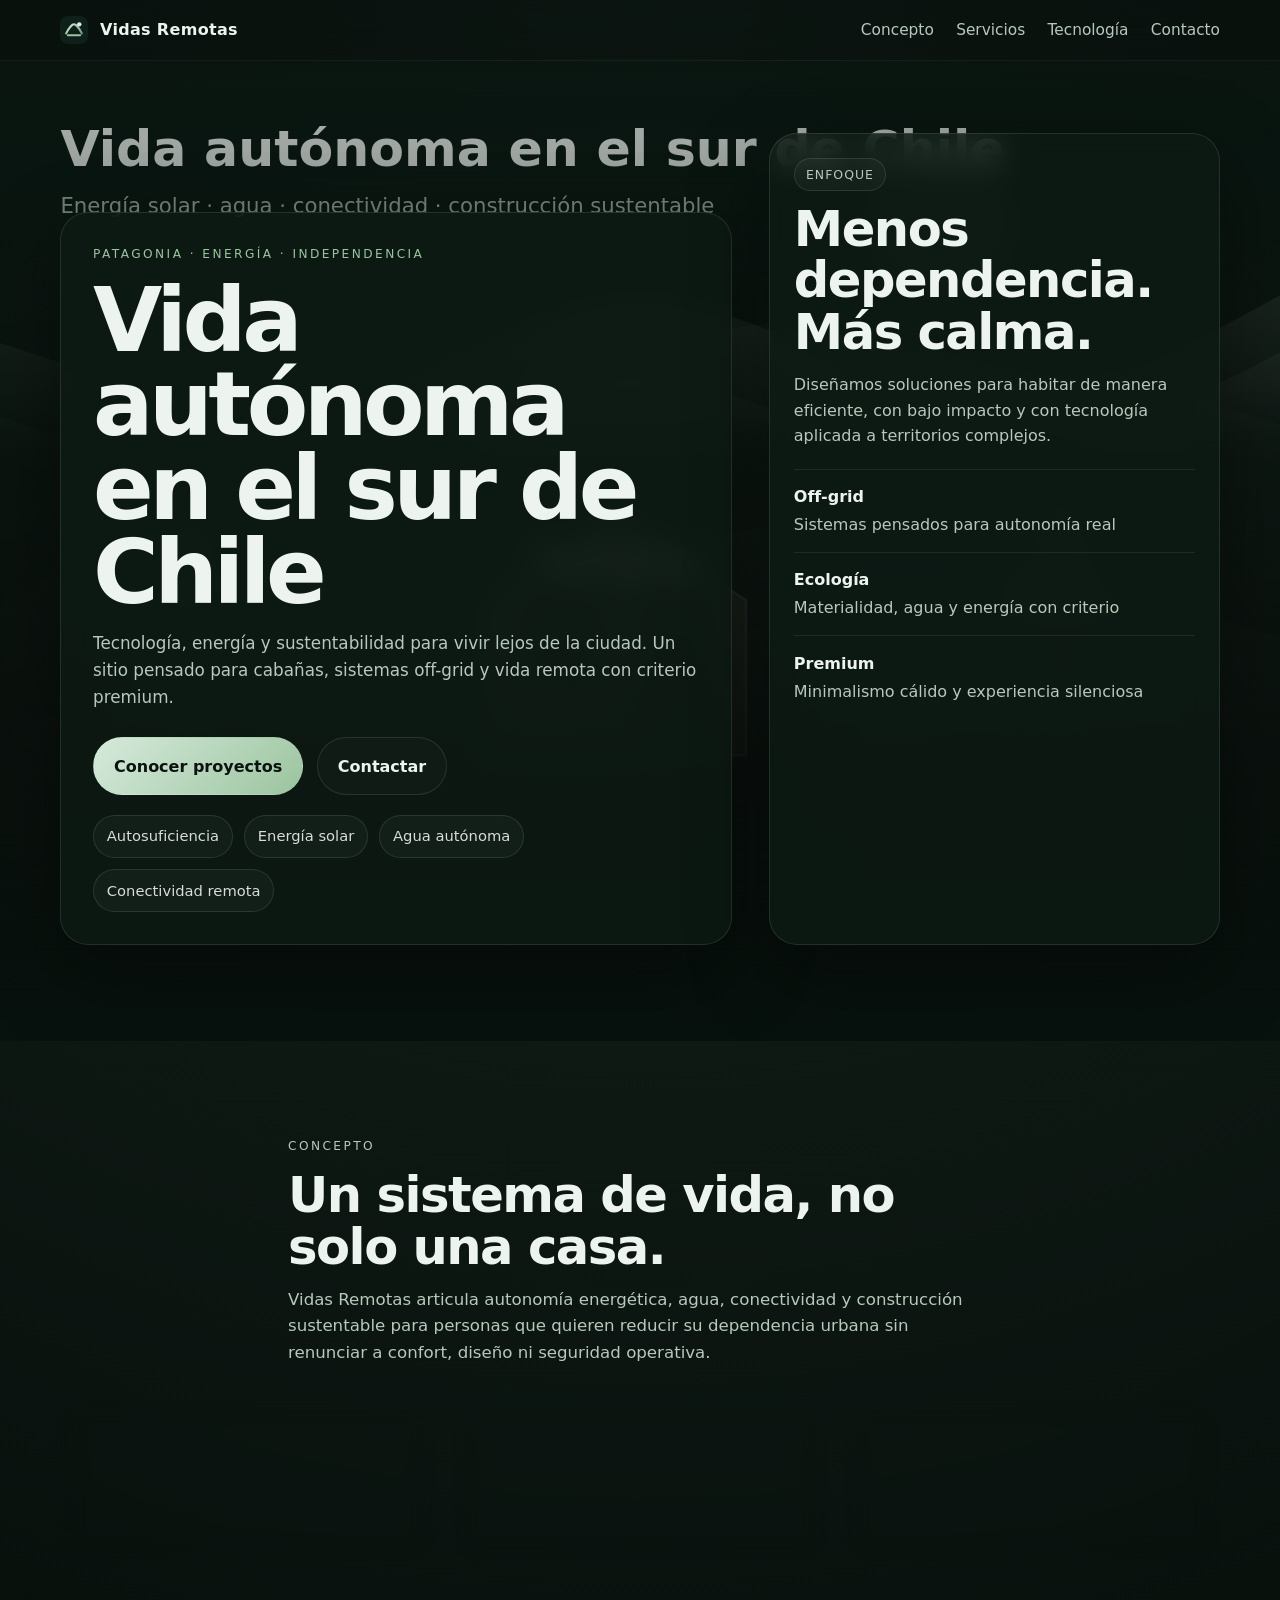
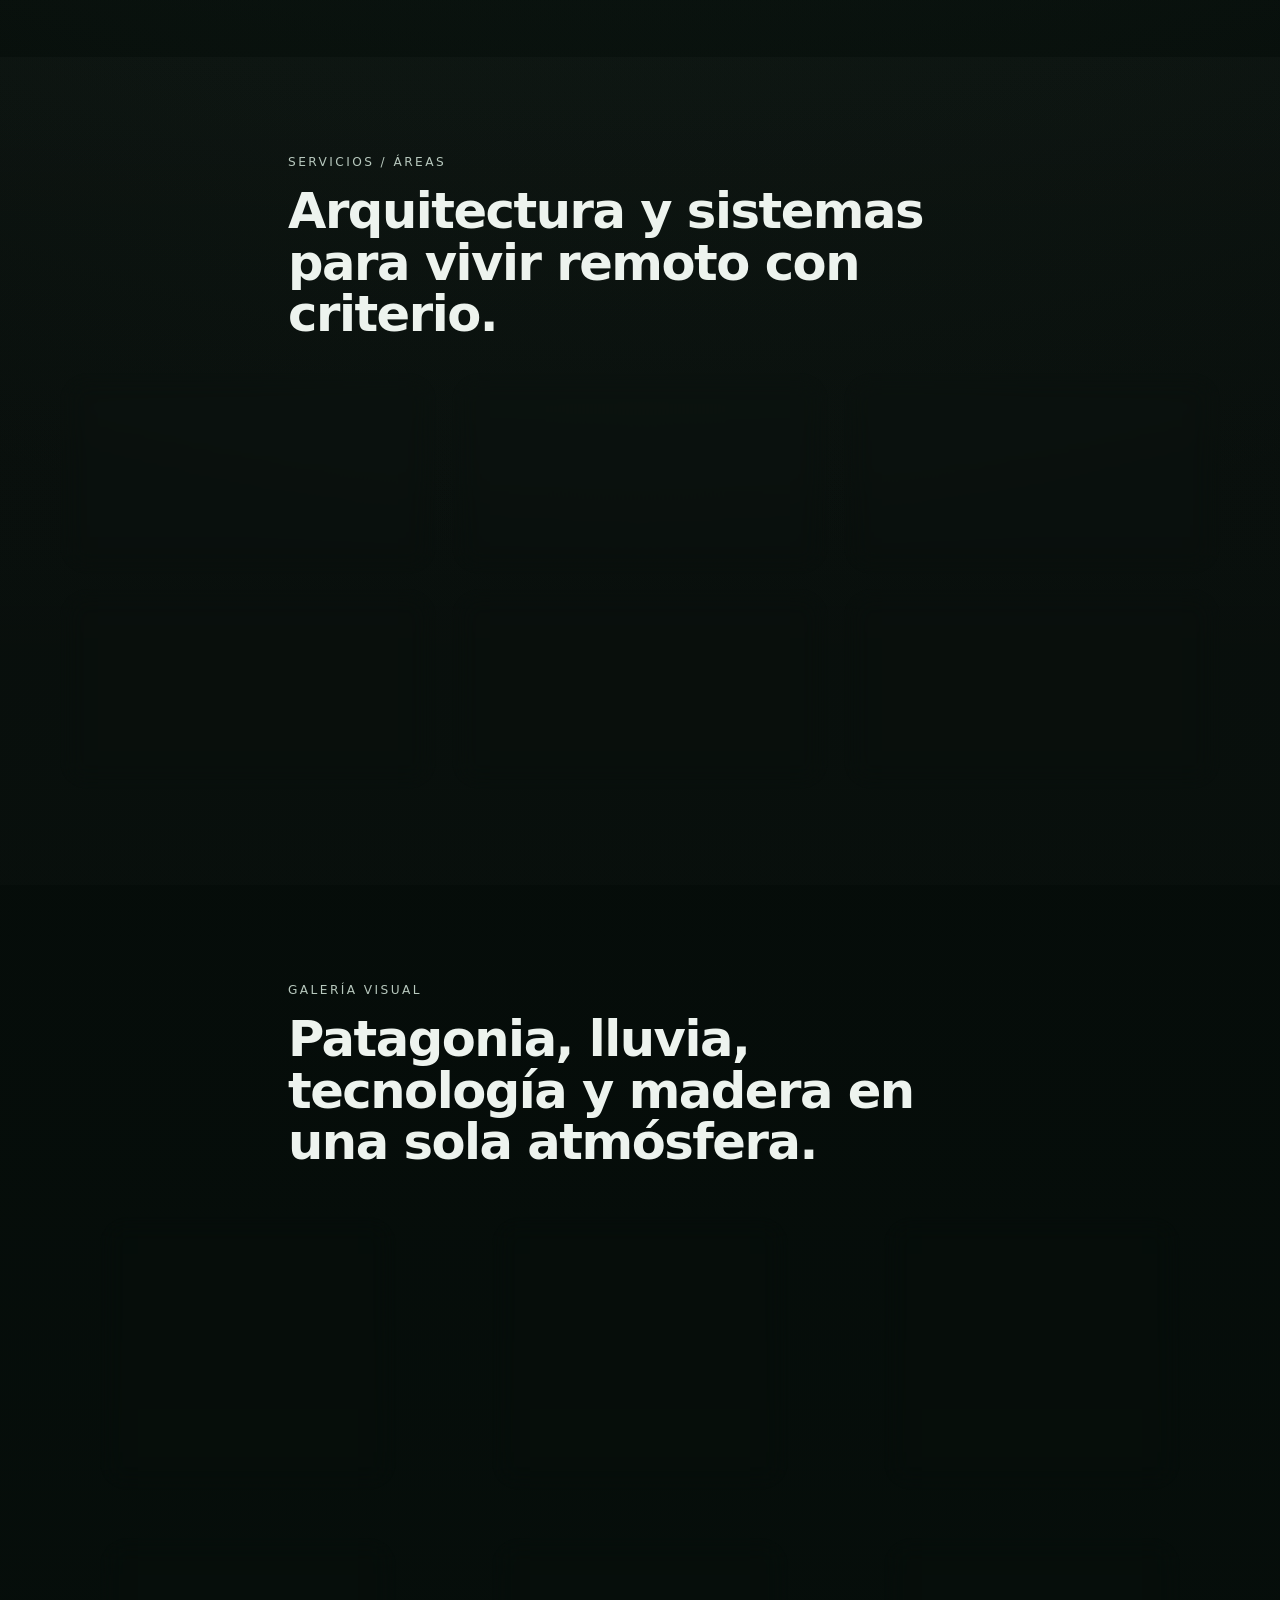
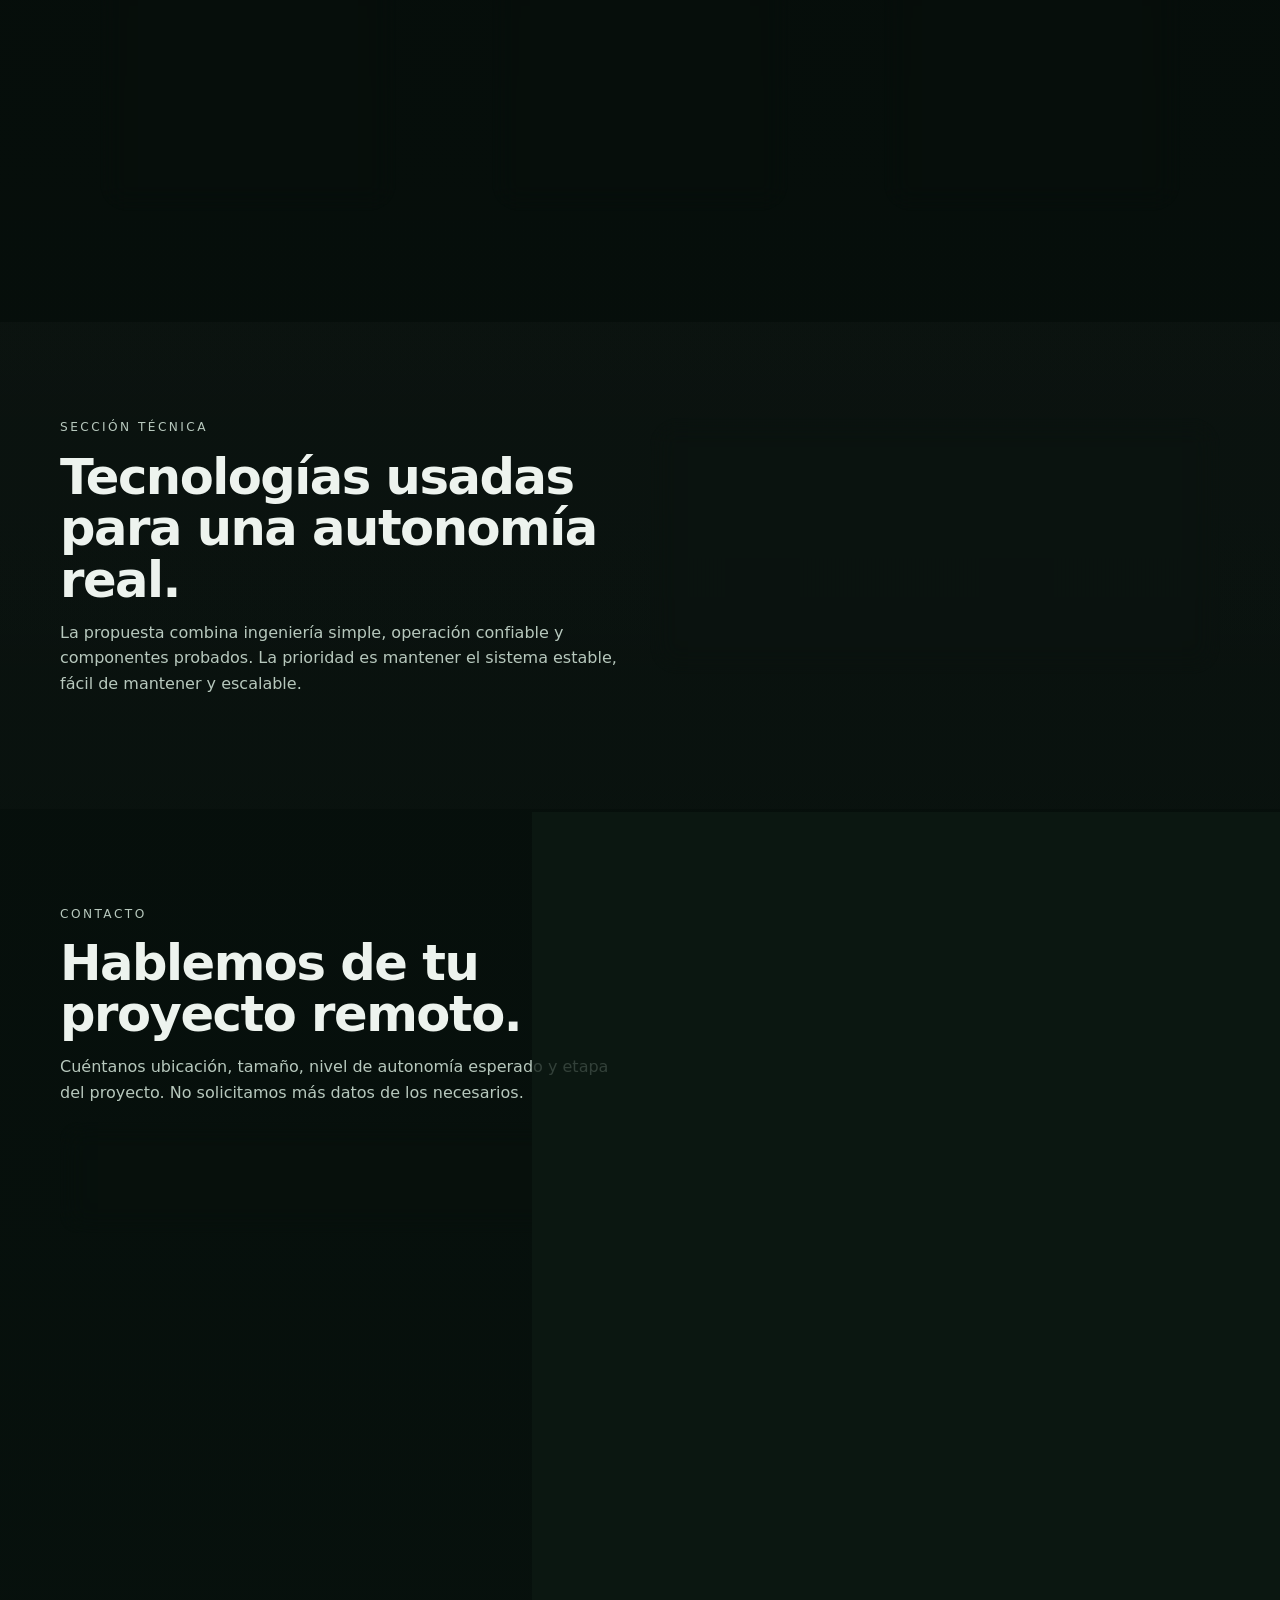
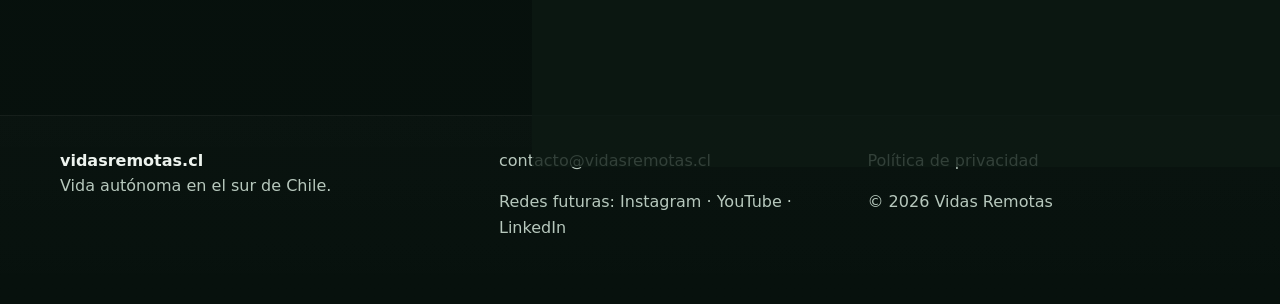
==== index.html @ c61b1aac "Initial site for Vidas Remotas" ====
<!doctype html>
<html lang="es">
  <head>
    <meta charset="utf-8" />
    <meta name="viewport" content="width=device-width, initial-scale=1" />
    <meta name="description" content="Vidas Remotas diseña soluciones para vida autónoma en el sur de Chile: energía solar, agua, conectividad y sistemas off-grid." />
    <meta name="keywords" content="vidas remotas, off-grid, energía solar, cabañas sustentables, sur de Chile, autosuficiencia, conectividad remota" />
    <meta name="theme-color" content="#123529" />
    <meta name="robots" content="index, follow, max-image-preview:large, max-snippet:-1, max-video-preview:-1" />

    <link rel="canonical" href="https://vidasremotas.cl/" />
    <link rel="icon" href="/assets/img/favicon.svg" type="image/svg+xml" />
    <link rel="manifest" href="/manifest.webmanifest" />

    <meta property="og:type" content="website" />
    <meta property="og:locale" content="es_CL" />
    <meta property="og:site_name" content="Vidas Remotas" />
    <meta property="og:title" content="Vidas Remotas | Vida autónoma en el sur de Chile" />
    <meta property="og:description" content="Tecnología, energía y sustentabilidad para vivir lejos de la ciudad." />
    <meta property="og:url" content="https://vidasremotas.cl/" />
    <meta property="og:image" content="https://vidasremotas.cl/assets/img/og-image.svg" />

    <meta name="twitter:card" content="summary_large_image" />
    <meta name="twitter:title" content="Vidas Remotas | Vida autónoma en el sur de Chile" />
    <meta name="twitter:description" content="Tecnología, energía y sustentabilidad para vivir lejos de la ciudad." />
    <meta name="twitter:image" content="https://vidasremotas.cl/assets/img/og-image.svg" />

    <title>Vidas Remotas | Vida autónoma en el sur de Chile</title>
    <link rel="preload" as="image" href="/assets/img/hero.svg" />
    <link rel="stylesheet" href="/assets/css/styles.css" />
  </head>
  <body>
    <a class="skip-link" href="#contenido">Saltar al contenido</a>

    <header class="site-header">
      <div class="container header-inner">
        <a class="brand" href="#inicio" aria-label="Vidas Remotas, inicio">
          <img src="/assets/img/favicon.svg" alt="" width="28" height="28" />
          <span>Vidas Remotas</span>
        </a>

        <button class="menu-toggle" type="button" aria-expanded="false" aria-controls="menu-principal">
          <span>Menú</span>
        </button>

        <nav id="menu-principal" class="site-nav" aria-label="Navegación principal">
          <a href="#concepto">Concepto</a>
          <a href="#servicios">Servicios</a>
          <a href="#tecnologia">Tecnología</a>
          <a href="#contacto">Contacto</a>
        </nav>
      </div>
    </header>

    <main id="contenido">
      <section id="inicio" class="hero section">
        <div class="hero-bg" aria-hidden="true">
          <img src="/assets/img/hero.svg" alt="" width="1600" height="1200" fetchpriority="high" />
        </div>

        <div class="container hero-grid">
          <div class="hero-copy reveal">
            <p class="eyebrow">Patagonia · energía · independencia</p>
            <h1>Vida autónoma en el sur de Chile</h1>
            <p class="lead">
              Tecnología, energía y sustentabilidad para vivir lejos de la ciudad.
              Un sitio pensado para cabañas, sistemas off-grid y vida remota con criterio premium.
            </p>

            <div class="hero-actions">
              <a class="btn btn-primary" href="#servicios">Conocer proyectos</a>
              <a class="btn btn-secondary" href="#contacto">Contactar</a>
            </div>

            <ul class="hero-badges" aria-label="Atributos del proyecto">
              <li>Autosuficiencia</li>
              <li>Energía solar</li>
              <li>Agua autónoma</li>
              <li>Conectividad remota</li>
            </ul>
          </div>

          <aside class="hero-panel reveal" aria-label="Resumen del enfoque">
            <p class="panel-label">Enfoque</p>
            <h2>Menos dependencia. Más calma.</h2>
            <p>
              Diseñamos soluciones para habitar de manera eficiente, con bajo impacto y con
              tecnología aplicada a territorios complejos.
            </p>

            <dl class="stats">
              <div>
                <dt>Off-grid</dt>
                <dd>Sistemas pensados para autonomía real</dd>
              </div>
              <div>
                <dt>Ecología</dt>
                <dd>Materialidad, agua y energía con criterio</dd>
              </div>
              <div>
                <dt>Premium</dt>
                <dd>Minimalismo cálido y experiencia silenciosa</dd>
              </div>
            </dl>
          </aside>
        </div>
      </section>

      <section id="concepto" class="section">
        <div class="container section-head reveal">
          <p class="eyebrow">Concepto</p>
          <h2>Un sistema de vida, no solo una casa.</h2>
          <p>
            Vidas Remotas articula autonomía energética, agua, conectividad y construcción
            sustentable para personas que quieren reducir su dependencia urbana sin renunciar a
            confort, diseño ni seguridad operativa.
          </p>
        </div>

        <div class="container feature-grid">
          <article class="feature-card reveal">
            <h3>Autonomía práctica</h3>
            <p>Diseño de soluciones que permiten vivir con menos fricción y mayor resiliencia.</p>
          </article>
          <article class="feature-card reveal">
            <h3>Eficiencia energética</h3>
            <p>Generación, almacenamiento y consumo alineados para operar con inteligencia.</p>
          </article>
          <article class="feature-card reveal">
            <h3>Vida ecológica</h3>
            <p>Materiales, agua y energía pensados para minimizar impacto y mantener calma.</p>
          </article>
        </div>
      </section>

      <section id="servicios" class="section section-alt">
        <div class="container section-head reveal">
          <p class="eyebrow">Servicios / áreas</p>
          <h2>Arquitectura y sistemas para vivir remoto con criterio.</h2>
        </div>

        <div class="container cards-grid">
          <article class="service-card reveal">
            <span class="card-index">01</span>
            <h3>Energía solar</h3>
            <p>Dimensionamiento, respaldo e integración para independencia eléctrica.</p>
          </article>
          <article class="service-card reveal">
            <span class="card-index">02</span>
            <h3>Agua y almacenamiento</h3>
            <p>Captación, acumulación y continuidad operativa en escenarios remotos.</p>
          </article>
          <article class="service-card reveal">
            <span class="card-index">03</span>
            <h3>Internet y conectividad remota</h3>
            <p>Conectividad estable para trabajar, monitorear y vivir con tranquilidad.</p>
          </article>
          <article class="service-card reveal">
            <span class="card-index">04</span>
            <h3>Automatización</h3>
            <p>Control, monitoreo y escenarios inteligentes para simplificar la operación.</p>
          </article>
          <article class="service-card reveal">
            <span class="card-index">05</span>
            <h3>Construcción sustentable</h3>
            <p>Materialidad, envolvente y diseño para clima frío, lluvia y eficiencia térmica.</p>
          </article>
          <article class="service-card reveal">
            <span class="card-index">06</span>
            <h3>Sistemas off-grid</h3>
            <p>Arquitectura completa para operar con autonomía energética y domiciliaria.</p>
          </article>
        </div>
      </section>

      <section class="section">
        <div class="container section-head reveal">
          <p class="eyebrow">Galería visual</p>
          <h2>Patagonia, lluvia, tecnología y madera en una sola atmósfera.</h2>
        </div>

        <div class="container gallery-grid">
          <figure class="gallery-card reveal">
            <img src="/assets/img/gallery-cabana.svg" alt="Cabaña moderna en entorno forestal del sur de Chile" loading="lazy" width="1200" height="900" />
            <figcaption>Cabañas modernas</figcaption>
          </figure>
          <figure class="gallery-card reveal">
            <img src="/assets/img/gallery-solar.svg" alt="Paneles solares integrados a un sistema remoto" loading="lazy" width="1200" height="900" />
            <figcaption>Energía solar</figcaption>
          </figure>
          <figure class="gallery-card reveal">
            <img src="/assets/img/gallery-water.svg" alt="Sistema de agua y almacenamiento para vida autónoma" loading="lazy" width="1200" height="900" />
            <figcaption>Agua autónoma</figcaption>
          </figure>
          <figure class="gallery-card reveal">
            <img src="/assets/img/gallery-forest.svg" alt="Bosque, lluvia y niebla en el sur de Chile" loading="lazy" width="1200" height="900" />
            <figcaption>Naturaleza del sur</figcaption>
          </figure>
          <figure class="gallery-card reveal">
            <img src="/assets/img/gallery-connectivity.svg" alt="Conectividad remota y monitoreo para sitio aislado" loading="lazy" width="1200" height="900" />
            <figcaption>Conectividad remota</figcaption>
          </figure>
          <figure class="gallery-card reveal">
            <img src="/assets/img/gallery-battery.svg" alt="Banco de baterías y respaldo energético" loading="lazy" width="1200" height="900" />
            <figcaption>Respaldo energético</figcaption>
          </figure>
        </div>
      </section>

      <section id="tecnologia" class="section section-alt">
        <div class="container tech-grid">
          <div class="reveal">
            <p class="eyebrow">Sección técnica</p>
            <h2>Tecnologías usadas para una autonomía real.</h2>
            <p>
              La propuesta combina ingeniería simple, operación confiable y componentes probados.
              La prioridad es mantener el sistema estable, fácil de mantener y escalable.
            </p>
          </div>

          <div class="tech-stack reveal">
            <ul>
              <li>Paneles solares</li>
              <li>Inversores híbridos</li>
              <li>Starlink / conectividad satelital</li>
              <li>Captación y almacenamiento de agua</li>
              <li>Domótica y monitoreo</li>
              <li>Respaldo energético</li>
            </ul>
          </div>
        </div>
      </section>

      <section id="contacto" class="section">
        <div class="container contact-grid">
          <div class="reveal">
            <p class="eyebrow">Contacto</p>
            <h2>Hablemos de tu proyecto remoto.</h2>
            <p>
              Cuéntanos ubicación, tamaño, nivel de autonomía esperado y etapa del proyecto. No
              solicitamos más datos de los necesarios.
            </p>

            <div class="privacy-note">
              <strong>Privacidad:</strong>
              tus datos se usarán solo para responder tu consulta y no se compartirán con terceros
              salvo el proveedor de mensajería elegido para operar el formulario.
            </div>
          </div>

          <form class="contact-form reveal" action="https://formspree.io/f/REEMPLAZAR" method="POST">
            <div class="field-grid">
              <label>
                <span>Nombre</span>
                <input type="text" name="nombre" autocomplete="name" required />
              </label>
              <label>
                <span>Email</span>
                <input type="email" name="email" autocomplete="email" required />
              </label>
            </div>

            <label>
              <span>Teléfono <small>(opcional)</small></span>
              <input type="tel" name="telefono" autocomplete="tel" />
            </label>

            <label>
              <span>Mensaje</span>
              <textarea name="mensaje" rows="5" minlength="20" required></textarea>
            </label>

            <label class="checkbox">
              <input type="checkbox" name="consentimiento" required />
              <span>
                Acepto la <a href="/privacy.html">política de privacidad</a> y autorizo el uso de
                mis datos solo para responder esta solicitud.
              </span>
            </label>

            <input type="hidden" name="_subject" value="Nuevo contacto desde vidasremotas.cl" />
            <input type="hidden" name="_language" value="es" />

            <p class="form-help">
              Recomendación: conecta este formulario con Formspree o una Cloudflare Pages Function.
              No guardes datos en el frontend.
            </p>

            <button class="btn btn-primary btn-block" type="submit">Enviar consulta</button>
          </form>
        </div>
      </section>
    </main>

    <footer class="site-footer">
      <div class="container footer-grid">
        <div>
          <strong>vidasremotas.cl</strong>
          <p>Vida autónoma en el sur de Chile.</p>
        </div>
        <div>
          <p><a href="mailto:contacto@vidasremotas.cl">contacto@vidasremotas.cl</a></p>
          <p>Redes futuras: Instagram · YouTube · LinkedIn</p>
        </div>
        <div>
          <p><a href="/privacy.html">Política de privacidad</a></p>
          <p>© <span id="year"></span> Vidas Remotas</p>
        </div>
      </div>
    </footer>

    <script src="/assets/js/main.js" defer></script>
  </body>
</html>
---- assets/css/styles.css ----
:root {
  color-scheme: dark;
  --bg: #07110d;
  --bg-alt: #0c1712;
  --panel: rgba(13, 26, 20, 0.78);
  --panel-strong: rgba(16, 33, 25, 0.92);
  --border: rgba(201, 224, 210, 0.12);
  --text: #edf3ee;
  --muted: #b7c8bd;
  --muted-2: #8fa397;
  --green: #9bc49f;
  --green-strong: #d7efe0;
  --earth: #8e7a63;
  --stone: #d8ddd6;
  --shadow: 0 28px 80px rgba(0, 0, 0, 0.38);
  --radius-xl: 28px;
  --radius-lg: 20px;
  --radius-md: 16px;
  --container: min(1160px, calc(100% - 2rem));
}

* { box-sizing: border-box; }
html { scroll-behavior: smooth; }
body {
  margin: 0;
  min-height: 100vh;
  background:
    radial-gradient(circle at top, rgba(56, 91, 72, 0.36), transparent 42%),
    linear-gradient(180deg, #040806 0%, var(--bg) 100%);
  color: var(--text);
  font-family: Inter, system-ui, -apple-system, BlinkMacSystemFont, "Segoe UI", sans-serif;
  line-height: 1.6;
  text-rendering: optimizeLegibility;
  -webkit-font-smoothing: antialiased;
}

img { display: block; max-width: 100%; height: auto; }
a { color: inherit; text-decoration: none; }
a:hover { color: var(--green-strong); }
button, input, textarea { font: inherit; }

.container { width: var(--container); margin: 0 auto; }
.section { padding: 6rem 0; scroll-margin-top: 5.5rem; }
.section-alt { background: linear-gradient(180deg, rgba(255,255,255,0.02), rgba(255,255,255,0.01)); }
.compact { padding: 1rem 0; }

.skip-link {
  position: absolute; left: -999px; top: 1rem;
  background: #fff; color: #000; padding: .75rem 1rem; border-radius: 999px; z-index: 999;
}
.skip-link:focus { left: 1rem; }

.site-header {
  position: sticky; top: 0; z-index: 100;
  backdrop-filter: blur(18px);
  background: rgba(5, 10, 8, 0.58);
  border-bottom: 1px solid rgba(255,255,255,0.05);
}
.header-inner {
  position: relative;
  display: flex; align-items: center; justify-content: space-between; gap: 1rem;
  padding: 1rem 0;
}
.brand {
  display: inline-flex; align-items: center; gap: .75rem;
  font-weight: 700; letter-spacing: .02em;
}
.site-nav { display: flex; align-items: center; gap: 1.4rem; }
.site-nav a { color: var(--muted); font-size: .96rem; }
.site-nav a:hover { color: var(--text); }

.menu-toggle {
  display: none;
  border: 1px solid var(--border);
  background: rgba(255,255,255,0.03);
  color: var(--text);
  border-radius: 999px;
  padding: .7rem 1rem;
}

.hero { position: relative; overflow: clip; padding-top: 4.5rem; }
.hero-bg {
  position: absolute; inset: 0; z-index: -2; opacity: .94;
  pointer-events: none;
  mask-image: linear-gradient(180deg, rgba(0,0,0,.96) 0%, rgba(0,0,0,.85) 35%, rgba(0,0,0,.1) 100%);
}
.hero-bg img { width: 100%; height: 100%; object-fit: cover; object-position: center; }
.hero::after {
  content: ""; position: absolute; inset: 0; z-index: -1;
  background: linear-gradient(180deg, rgba(6,10,8,.18) 0%, rgba(6,10,8,.72) 70%, var(--bg) 100%);
}

.hero-grid {
  position: relative; display: grid; grid-template-columns: 1.2fr .8fr; gap: 2rem; align-items: end; min-height: calc(100vh - 5.5rem);
}
.hero-copy, .hero-panel, .feature-card, .service-card, .gallery-card, .tech-stack, .contact-form, .privacy-note {
  background: var(--panel);
  border: 1px solid var(--border);
  border-radius: var(--radius-xl);
  box-shadow: var(--shadow);
  backdrop-filter: blur(14px);
}
.hero-copy { padding: 2rem; max-width: 42rem; }
.eyebrow {
  margin: 0 0 .85rem; text-transform: uppercase; letter-spacing: .2em; font-size: .76rem; color: var(--green);
}
h1, h2, h3, p { margin-top: 0; }
h1 {
  font-size: clamp(3rem, 7vw, 5.9rem);
  line-height: .94;
  letter-spacing: -.05em;
  margin-bottom: 1rem;
}
h2 { font-size: clamp(2rem, 4vw, 3.1rem); line-height: 1.04; letter-spacing: -.03em; margin-bottom: .85rem; }
h3 { font-size: 1.2rem; margin-bottom: .5rem; }
.lead, .section-head p, .hero-panel p, .feature-card p, .service-card p, .tech-grid p, .contact-grid p { color: var(--muted); }
.lead { max-width: 60ch; font-size: 1.05rem; }

.hero-actions { display: flex; flex-wrap: wrap; gap: .85rem; margin: 1.65rem 0 1.2rem; }
.btn {
  display: inline-flex; align-items: center; justify-content: center; gap: .5rem;
  border-radius: 999px; border: 1px solid transparent; padding: .95rem 1.25rem;
  font-weight: 600; transition: transform .18s ease, border-color .18s ease, background .18s ease;
}
.btn:hover { transform: translateY(-1px); }
.btn-primary { background: linear-gradient(135deg, #d6eadb, #9bc49f); color: #0a130f; }
.btn-secondary { background: rgba(255,255,255,.02); border-color: var(--border); color: var(--text); }
.btn-block { width: 100%; }

.hero-badges {
  display: flex; flex-wrap: wrap; gap: .7rem; padding: 0; margin: 0; list-style: none;
}
.hero-badges li, .panel-label, .card-index {
  display: inline-flex; align-items: center; justify-content: center;
  border-radius: 999px; border: 1px solid var(--border);
  background: rgba(255,255,255,.03); color: var(--stone);
}
.hero-badges li { padding: .55rem .8rem; font-size: .92rem; }

.hero-panel { padding: 1.5rem; align-self: stretch; }
.panel-label, .card-index { width: fit-content; padding: .35rem .7rem; font-size: .78rem; letter-spacing: .08em; text-transform: uppercase; color: var(--green-strong); }
.stats { margin: 1.25rem 0 0; display: grid; gap: .9rem; }
.stats div { padding-top: .9rem; border-top: 1px solid rgba(255,255,255,.08); }
.stats dt { font-weight: 700; margin-bottom: .15rem; }
.stats dd { margin: 0; color: var(--muted); }

.section-head { max-width: 44rem; margin-bottom: 2rem; }
.section-head p:last-child { font-size: 1.04rem; }

.feature-grid, .cards-grid, .gallery-grid {
  display: grid; gap: 1rem;
}
.feature-grid { grid-template-columns: repeat(3, minmax(0, 1fr)); }
.cards-grid { grid-template-columns: repeat(3, minmax(0, 1fr)); }
.gallery-grid { grid-template-columns: repeat(3, minmax(0, 1fr)); }

.feature-card, .service-card { padding: 1.4rem; }
.feature-card p, .service-card p { margin-bottom: 0; }
.service-card { min-height: 200px; display: flex; flex-direction: column; justify-content: space-between; }

.gallery-card { overflow: hidden; padding: .65rem; }
.gallery-card img { border-radius: calc(var(--radius-xl) - .6rem); aspect-ratio: 4 / 3; object-fit: cover; border: 1px solid rgba(255,255,255,.06); }
.gallery-card figcaption { padding: .9rem .75rem .4rem; color: var(--muted); font-size: .95rem; }

.tech-grid, .contact-grid {
  display: grid; grid-template-columns: 1fr 1fr; gap: 1.2rem; align-items: start;
}
.tech-stack { padding: 1.4rem 1.5rem; }
.tech-stack ul { margin: 0; padding-left: 1.2rem; color: var(--text); }
.tech-stack li + li { margin-top: .7rem; }

.contact-grid { gap: 1.5rem; }
.contact-form { padding: 1.4rem; }
.field-grid { display: grid; grid-template-columns: repeat(2, minmax(0, 1fr)); gap: 1rem; }
label { display: grid; gap: .4rem; margin-bottom: 1rem; color: var(--text); }
label span { font-size: .95rem; }
input, textarea {
  width: 100%; border-radius: 16px; border: 1px solid rgba(255,255,255,.08);
  background: rgba(255,255,255,.03); color: var(--text); padding: .95rem 1rem;
}
input:focus, textarea:focus, .btn:focus-visible, a:focus-visible, button:focus-visible {
  outline: 2px solid rgba(155,196,159,.95);
  outline-offset: 2px;
}
textarea { resize: vertical; min-height: 150px; }
.checkbox {
  grid-template-columns: auto 1fr; align-items: start; gap: .8rem; margin: 1rem 0 1.1rem;
}
.checkbox input { width: 1.05rem; height: 1.05rem; margin-top: .2rem; }
.checkbox span, .form-help, .muted { color: var(--muted-2); }
.privacy-note, .form-help {
  padding: 1rem 1.1rem; border-radius: 18px; border: 1px solid rgba(255,255,255,.08);
  background: rgba(255,255,255,.025);
}

.site-footer {
  padding: 2rem 0 3rem;
  border-top: 1px solid rgba(255,255,255,.06);
  background: linear-gradient(180deg, rgba(255,255,255,0.01), rgba(255,255,255,0));
}
.footer-grid {
  display: grid; grid-template-columns: 1.2fr 1fr 1fr; gap: 1rem; color: var(--muted);
}
.footer-grid strong { color: var(--text); }

.prose { max-width: 760px; }
.prose h1 { font-size: clamp(2.6rem, 6vw, 4.1rem); }
.prose h2 { font-size: 1.6rem; margin-top: 2rem; }
.prose ul { padding-left: 1.2rem; color: var(--muted); }

.reveal { opacity: 0; transform: translateY(18px); transition: opacity .6s ease, transform .6s ease; }
.reveal.is-visible { opacity: 1; transform: translateY(0); }

@media (max-width: 980px) {
  .hero-grid, .tech-grid, .contact-grid, .footer-grid, .feature-grid, .cards-grid, .gallery-grid { grid-template-columns: 1fr; }
  .hero-grid { min-height: auto; padding: 2rem 0 0; }
  .hero-copy { margin-top: 2rem; }
  .site-nav { display: none; position: absolute; right: 1rem; top: 4.4rem; padding: .9rem; flex-direction: column; gap: .8rem; background: var(--panel-strong); border: 1px solid var(--border); border-radius: 18px; box-shadow: var(--shadow); }
  .site-nav.is-open { display: flex; }
  .menu-toggle { display: inline-flex; }
  .field-grid { grid-template-columns: 1fr; }
}

@media (prefers-reduced-motion: reduce) {
  html { scroll-behavior: auto; }
  *, *::before, *::after { animation-duration: .01ms !important; animation-iteration-count: 1 !important; transition-duration: .01ms !important; scroll-behavior: auto !important; }
  .reveal { opacity: 1; transform: none; }
}
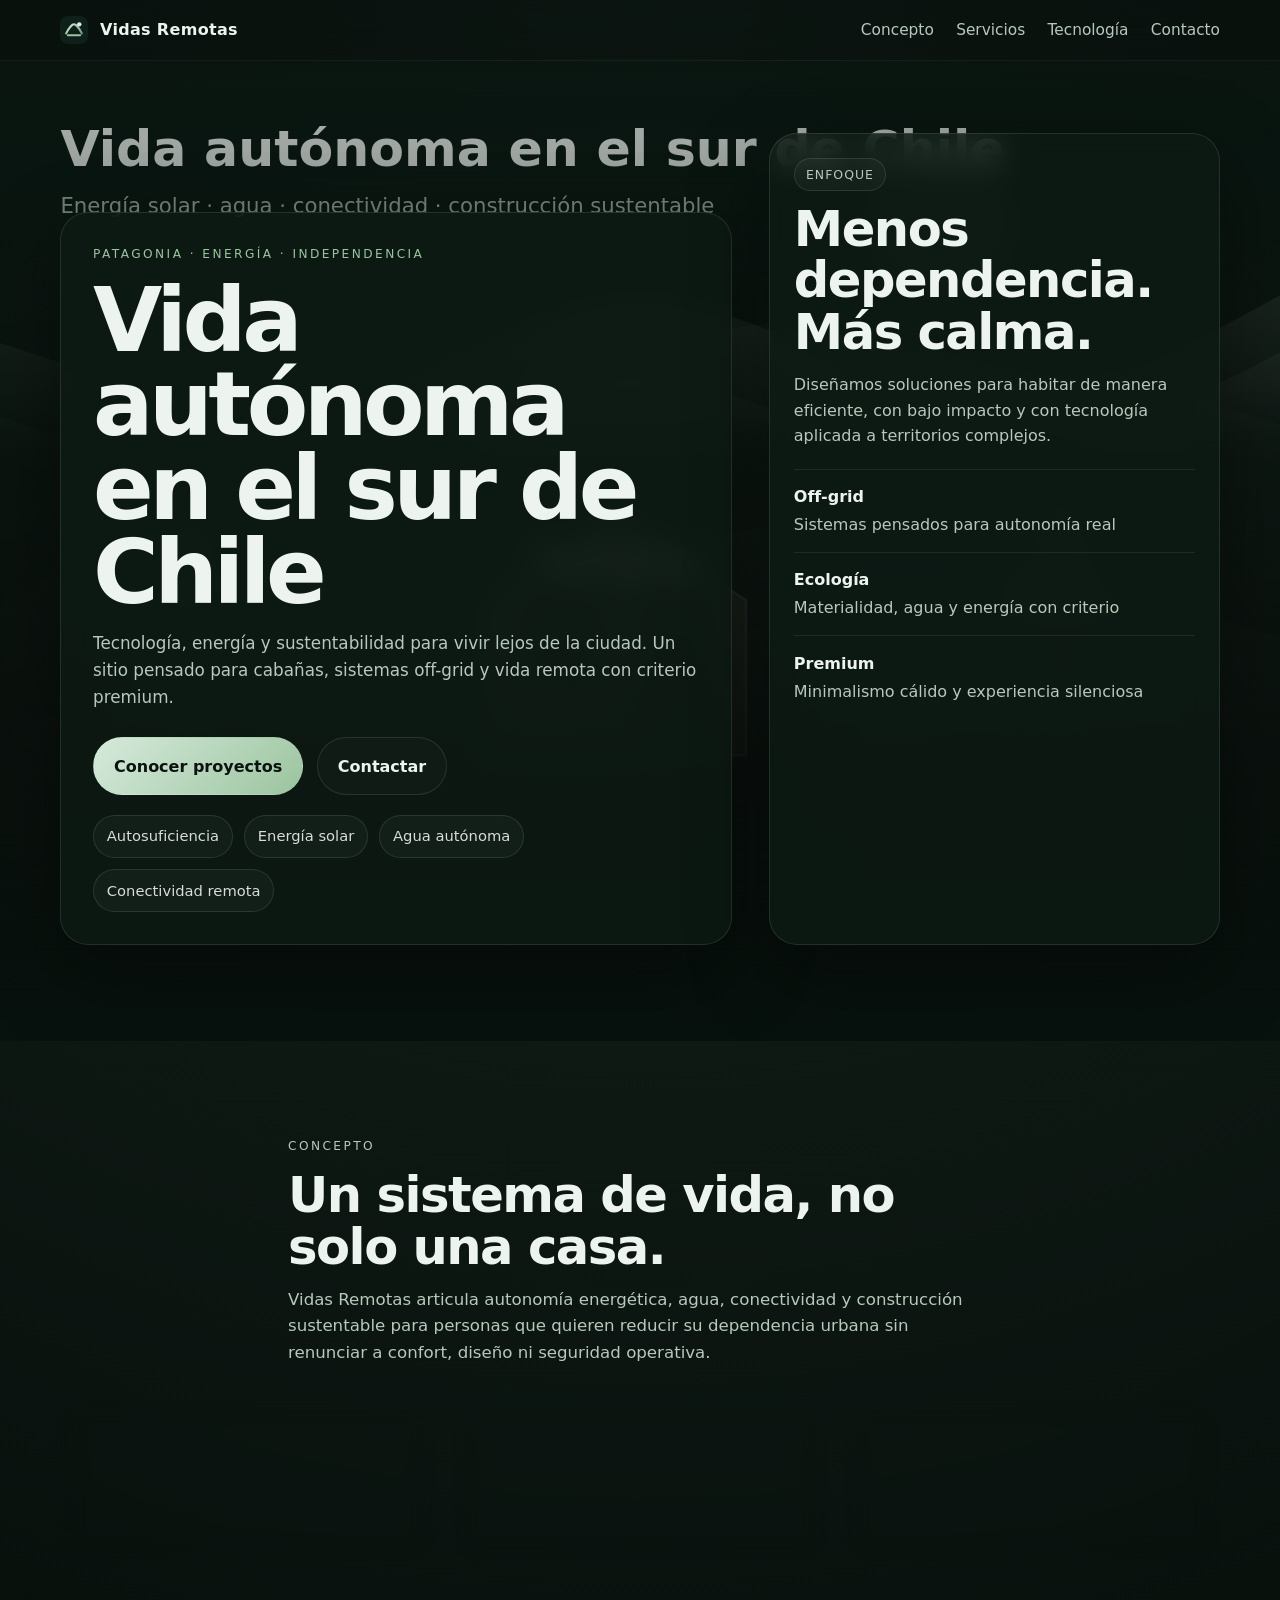
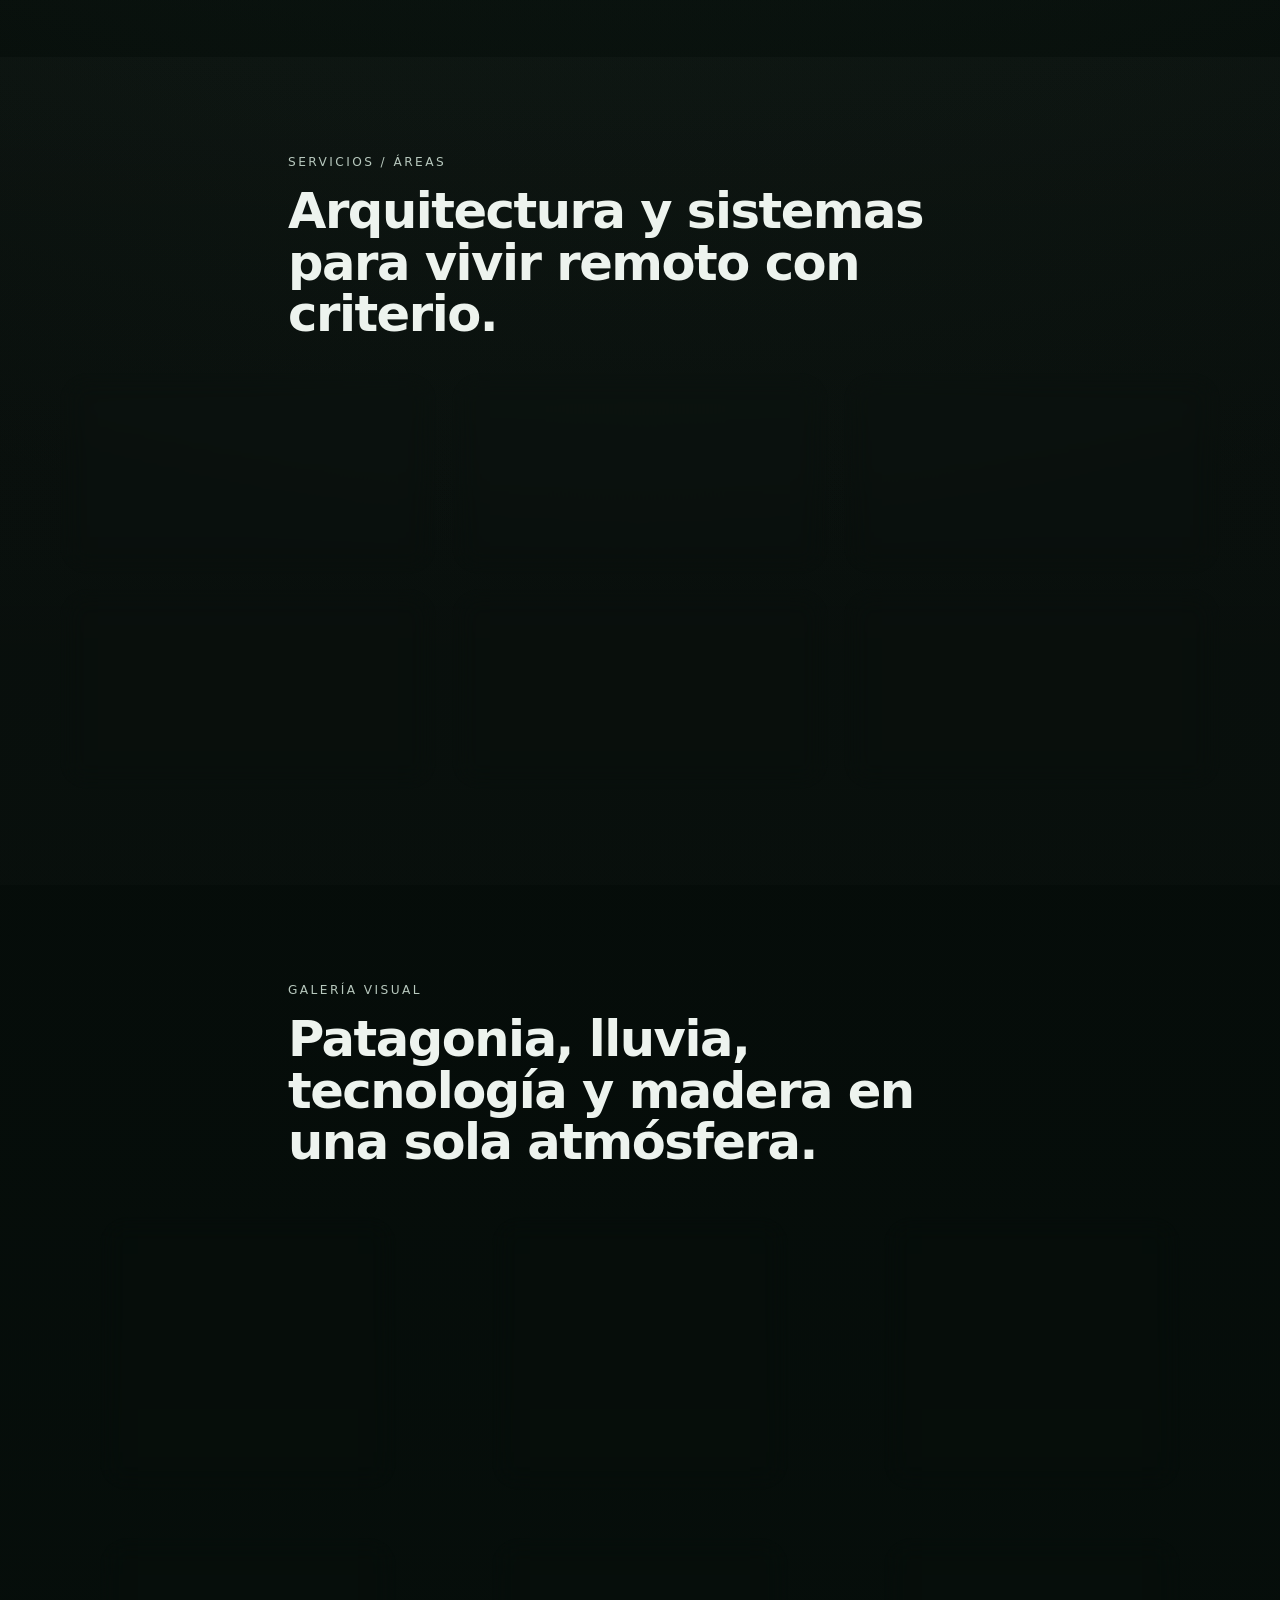
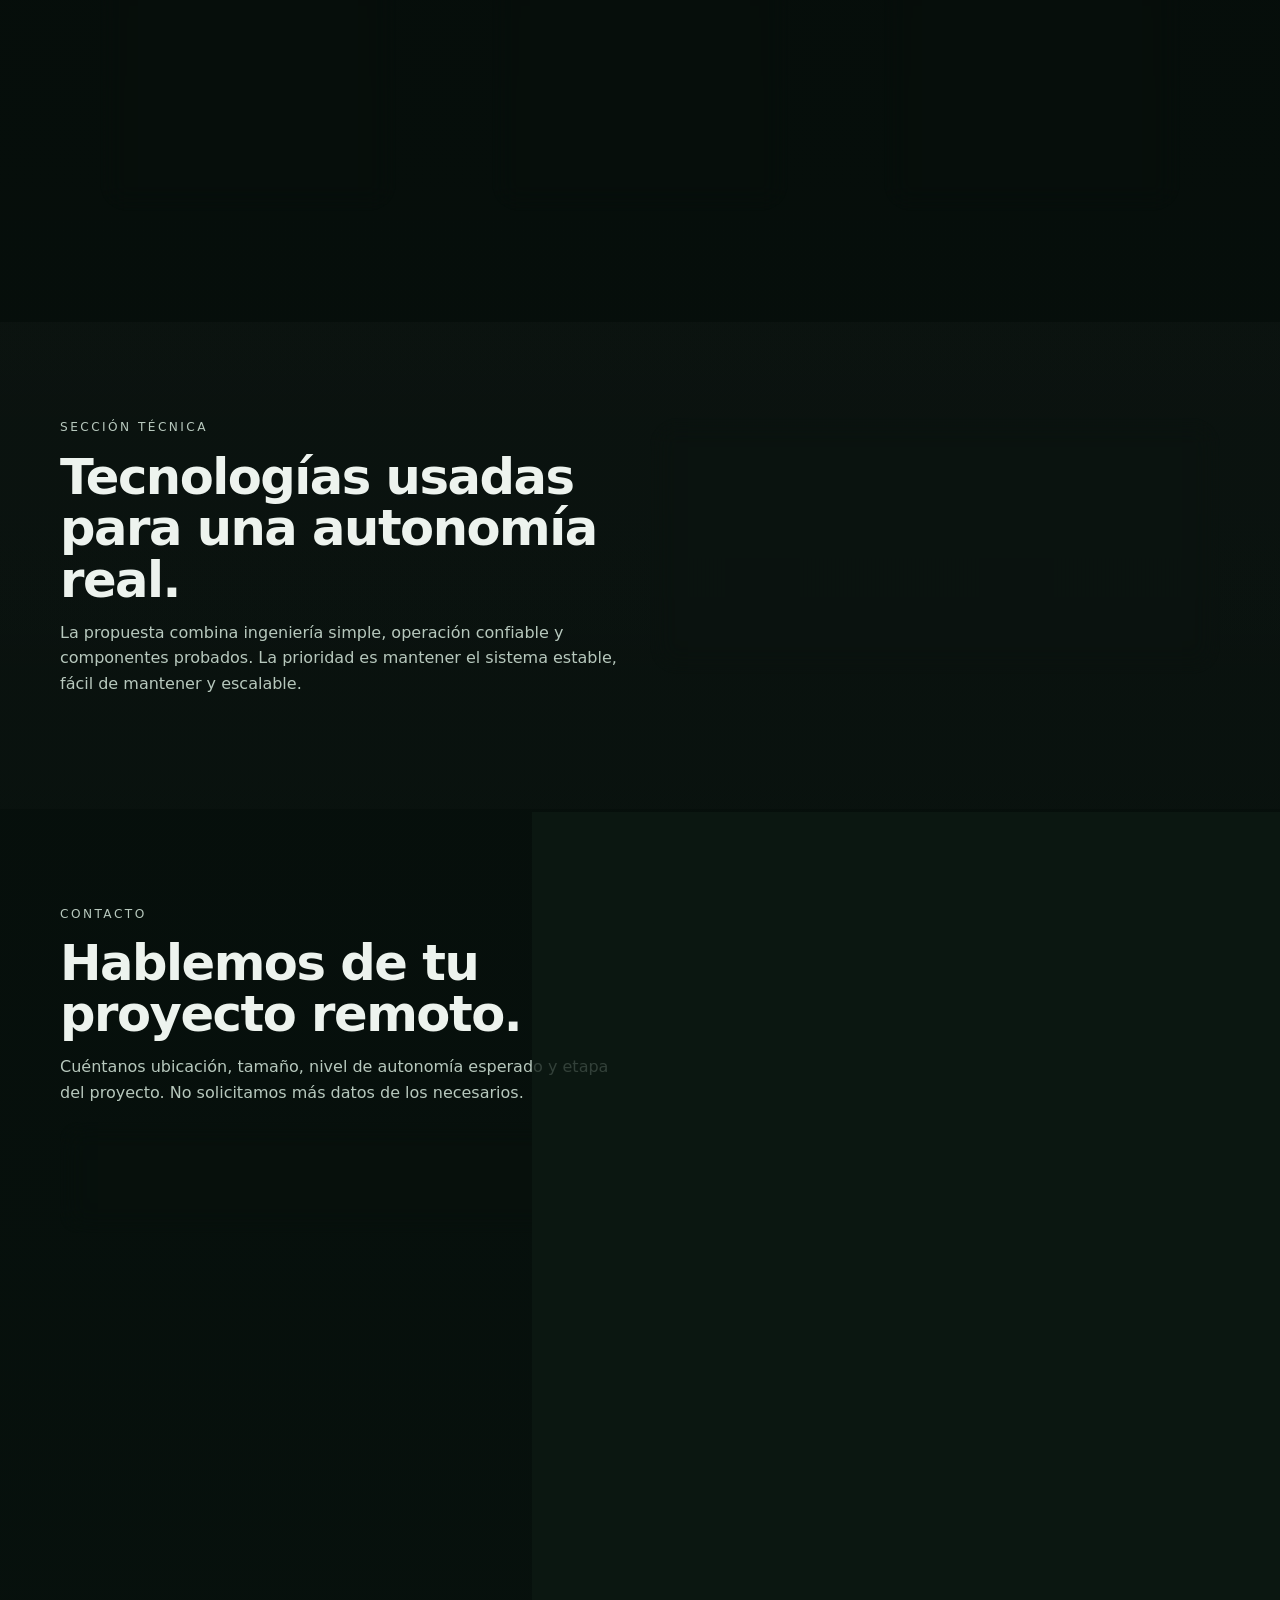
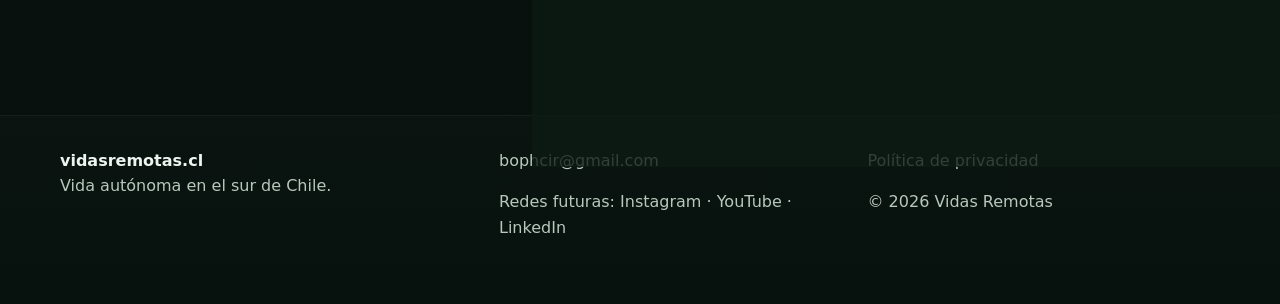
==== commit 9b23d3b0: "Update contact email" ====
--- a/index.html
+++ b/index.html
@@ -299,7 +299,7 @@
           <p>Vida autónoma en el sur de Chile.</p>
         </div>
         <div>
-          <p><a href="mailto:contacto@vidasremotas.cl">contacto@vidasremotas.cl</a></p>
+          <p><a href="mailto:bophcir@gmail.com">bophcir@gmail.com</a></p>
           <p>Redes futuras: Instagram · YouTube · LinkedIn</p>
         </div>
         <div>
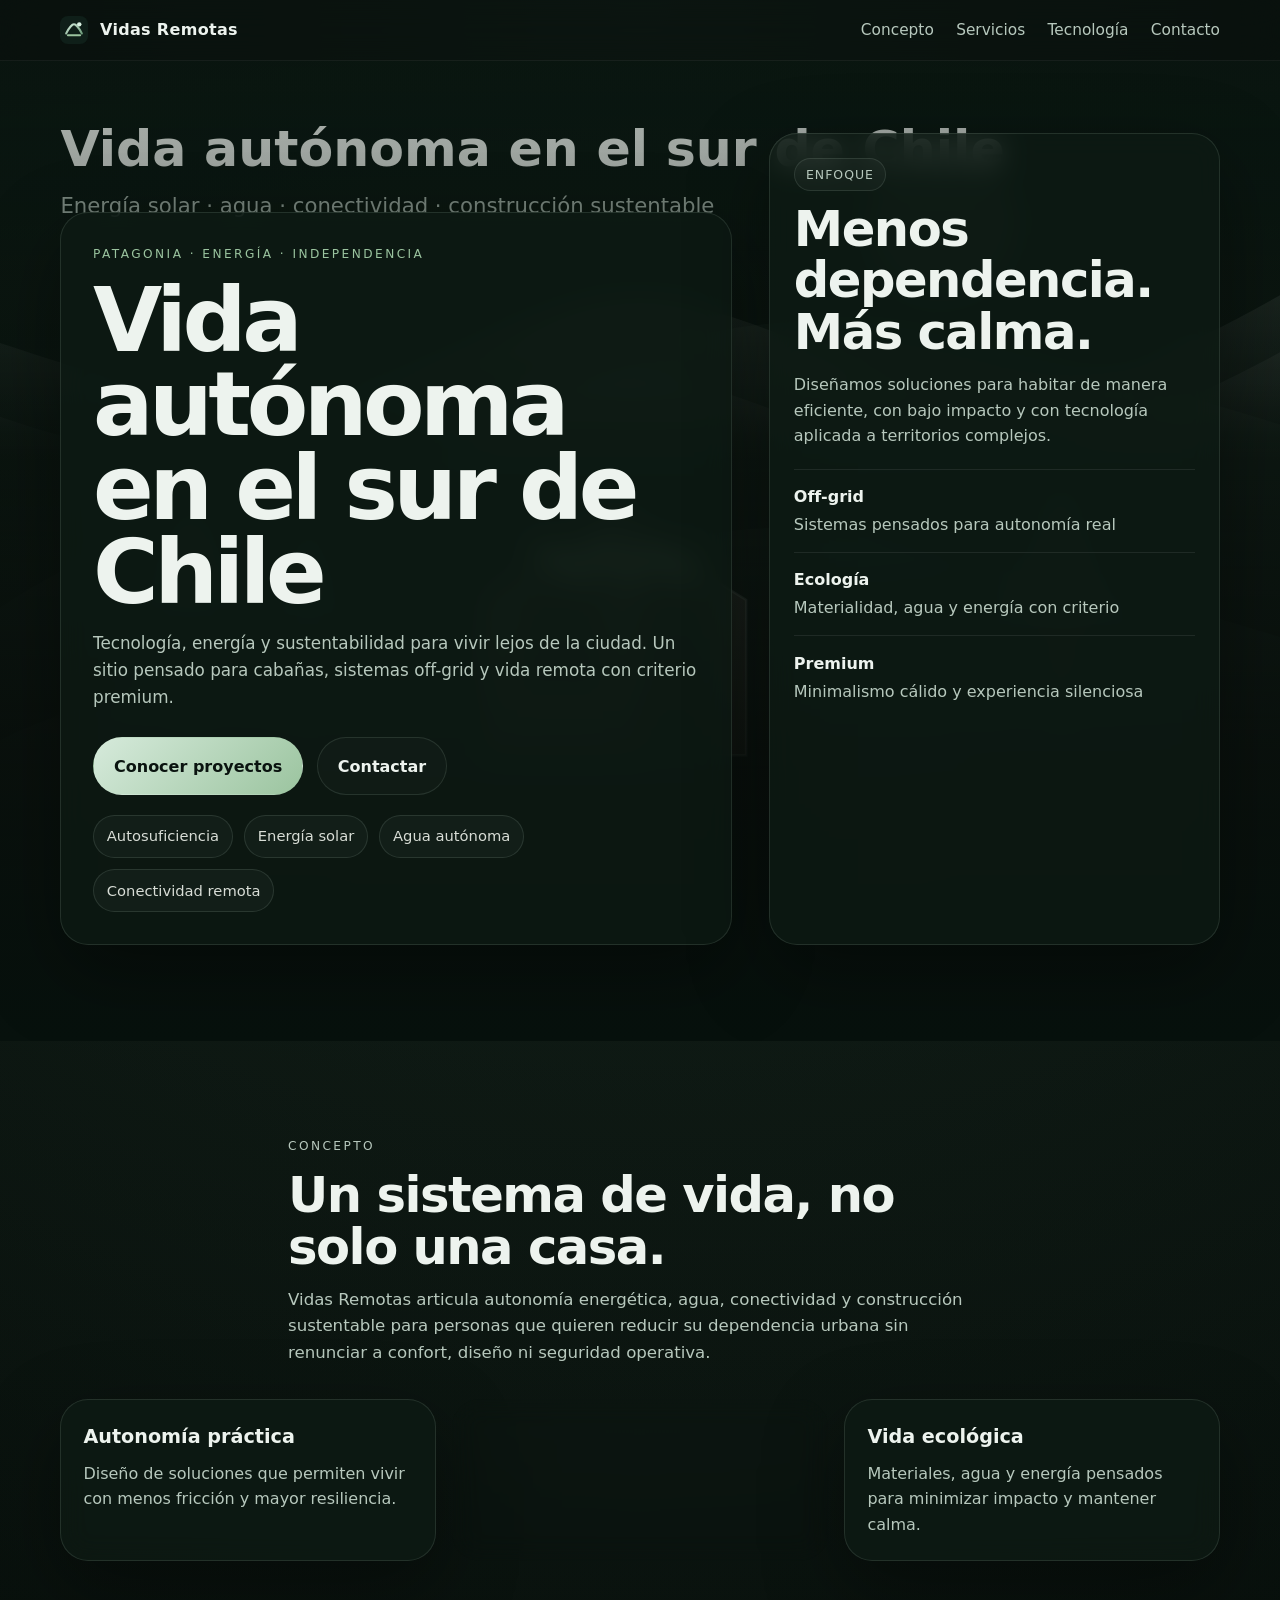
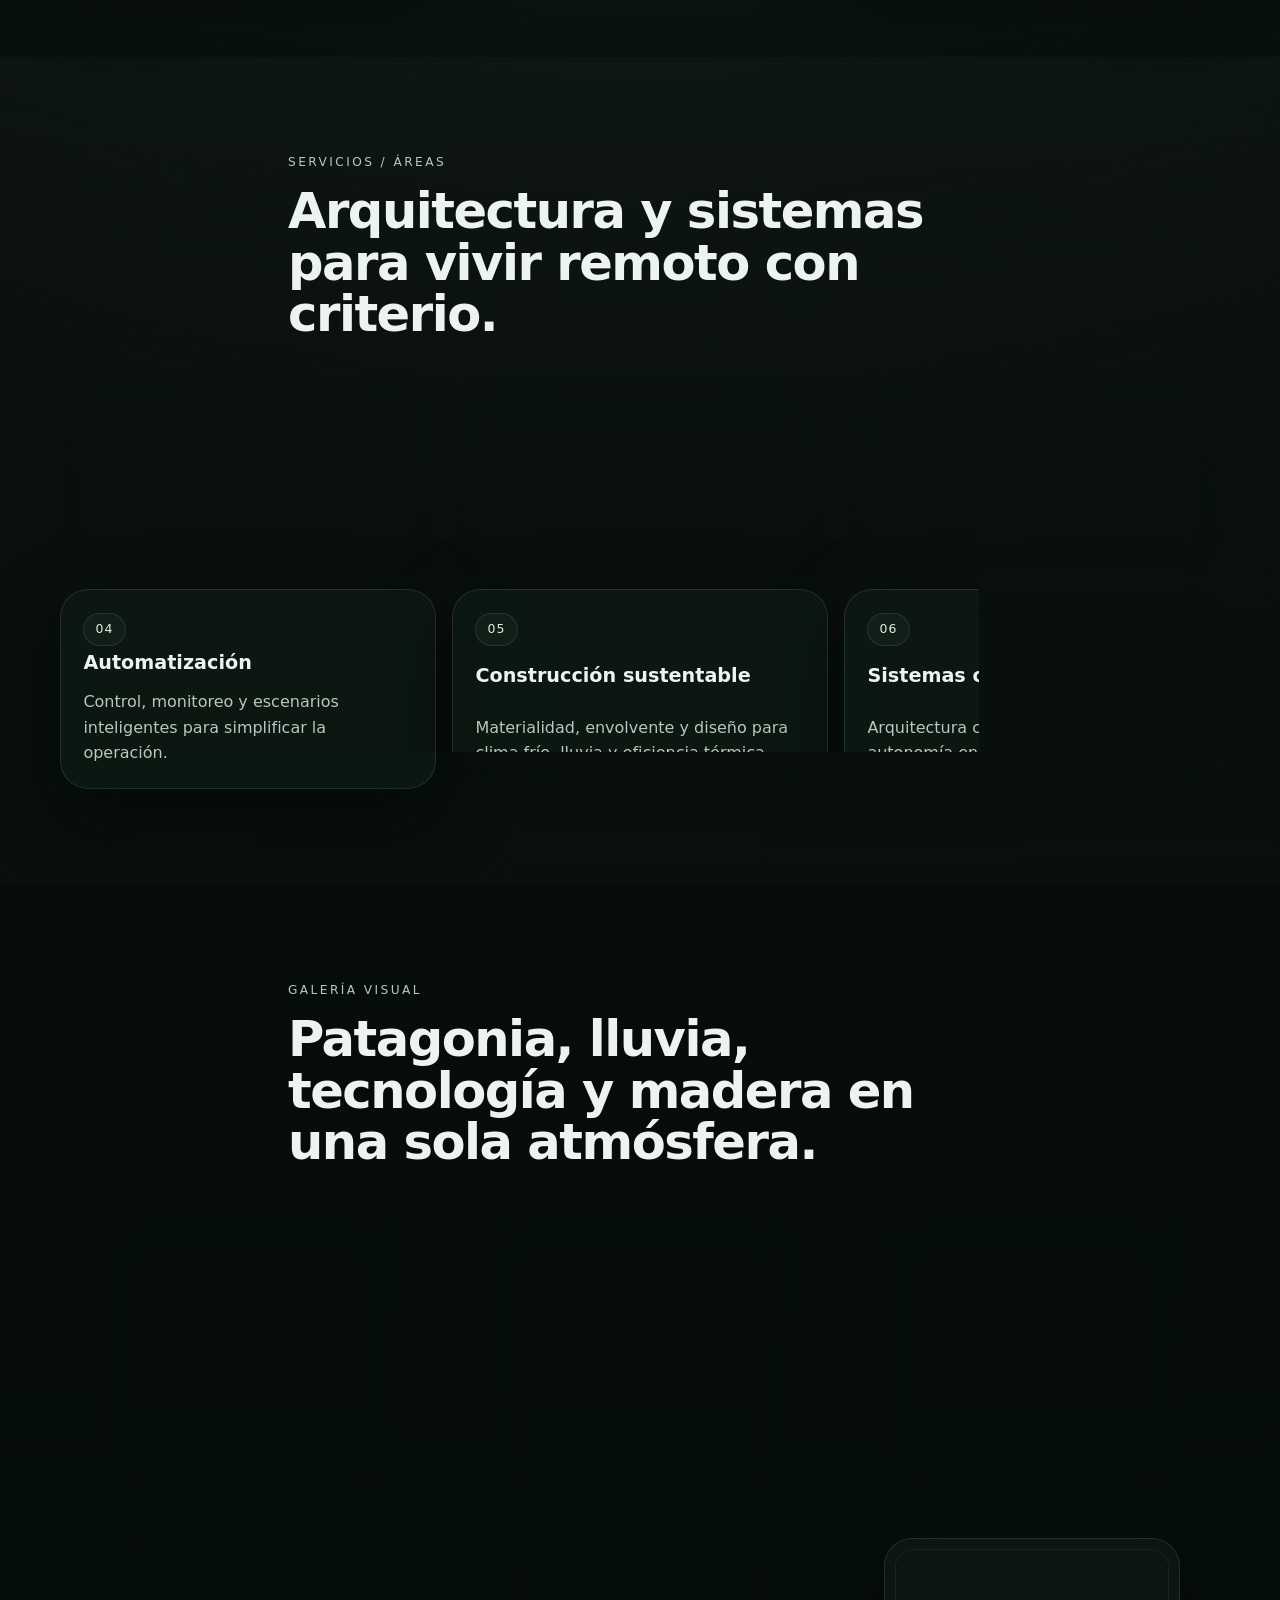
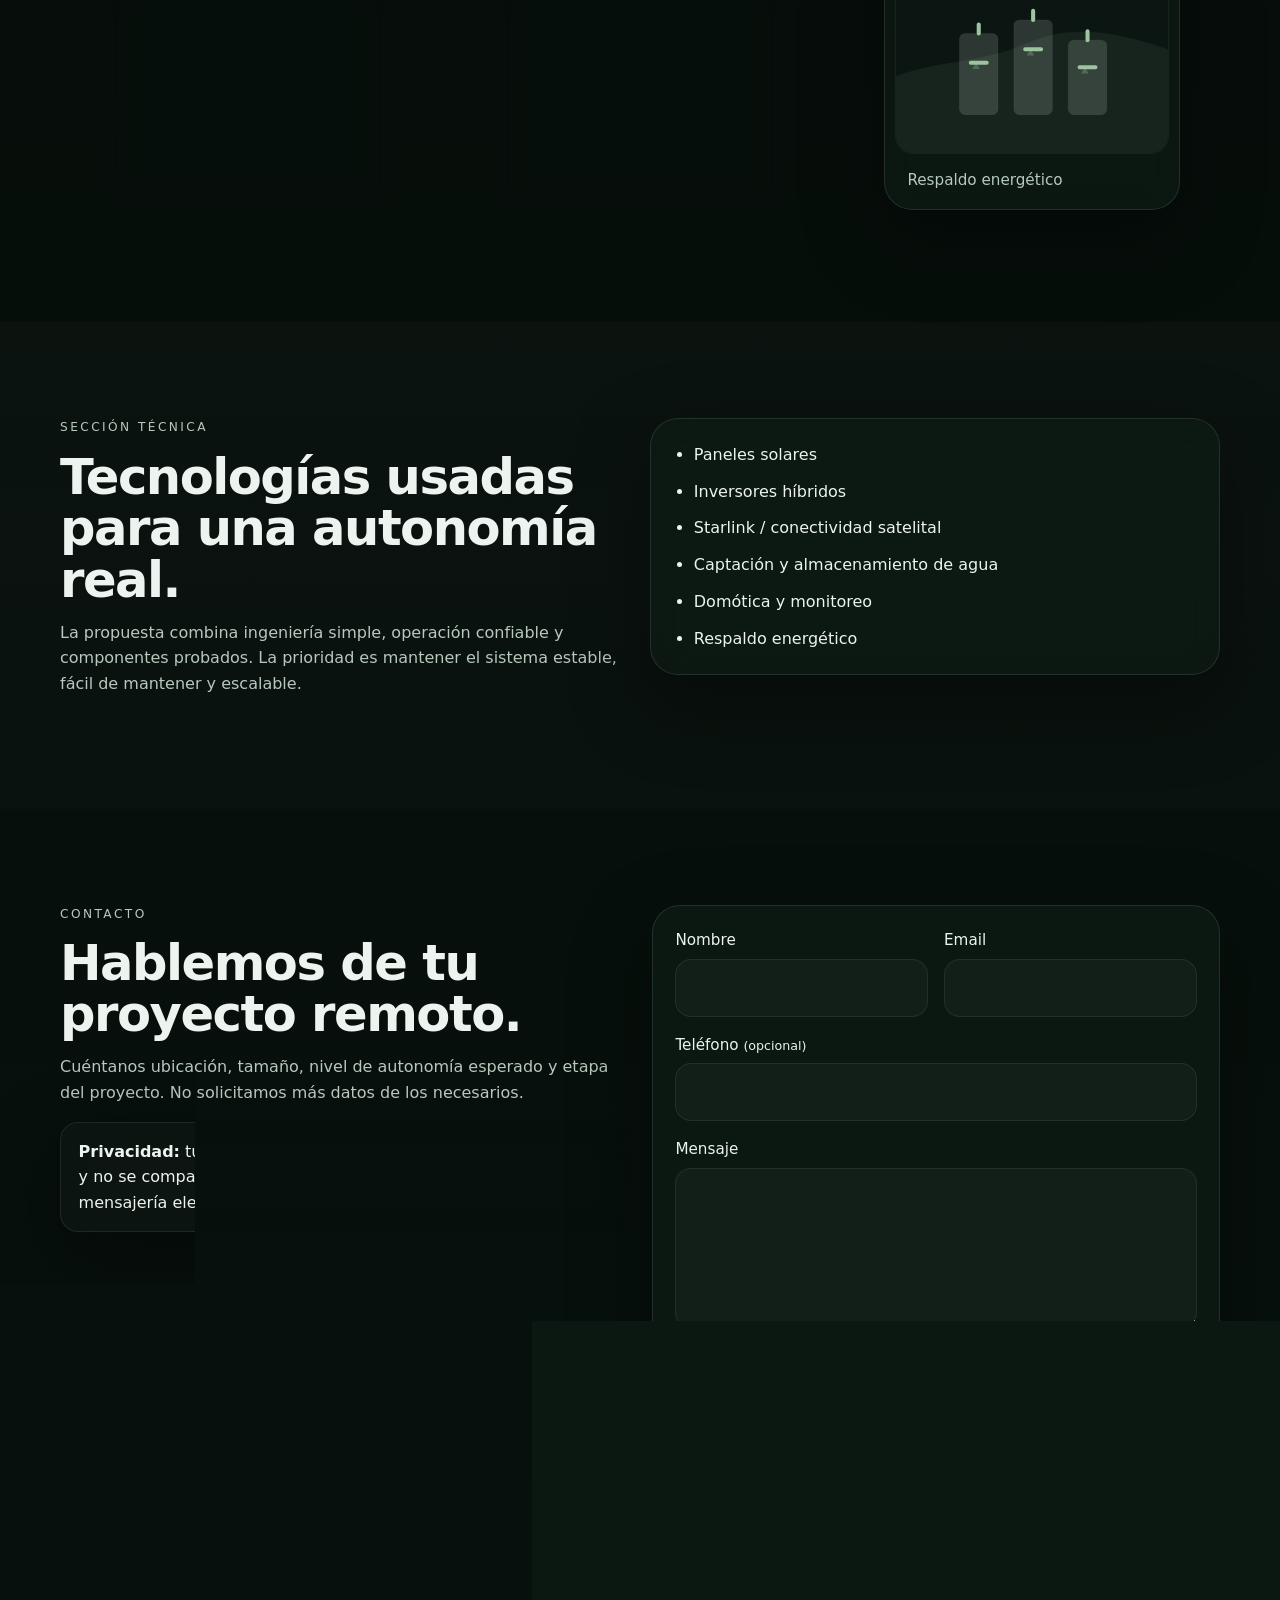
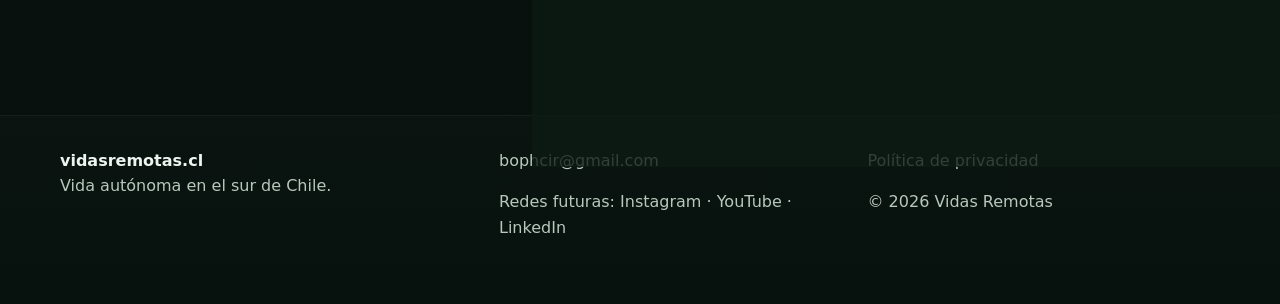
==== commit c965c98a: "Connect contact form to Formspree" ====
--- a/index.html
+++ b/index.html
@@ -248,7 +248,7 @@
             </div>
           </div>
 
-          <form class="contact-form reveal" action="https://formspree.io/f/REEMPLAZAR" method="POST">
+          <form class="contact-form reveal" action="https://formspree.io/f/xgodnezw" method="POST">
             <div class="field-grid">
               <label>
                 <span>Nombre</span>
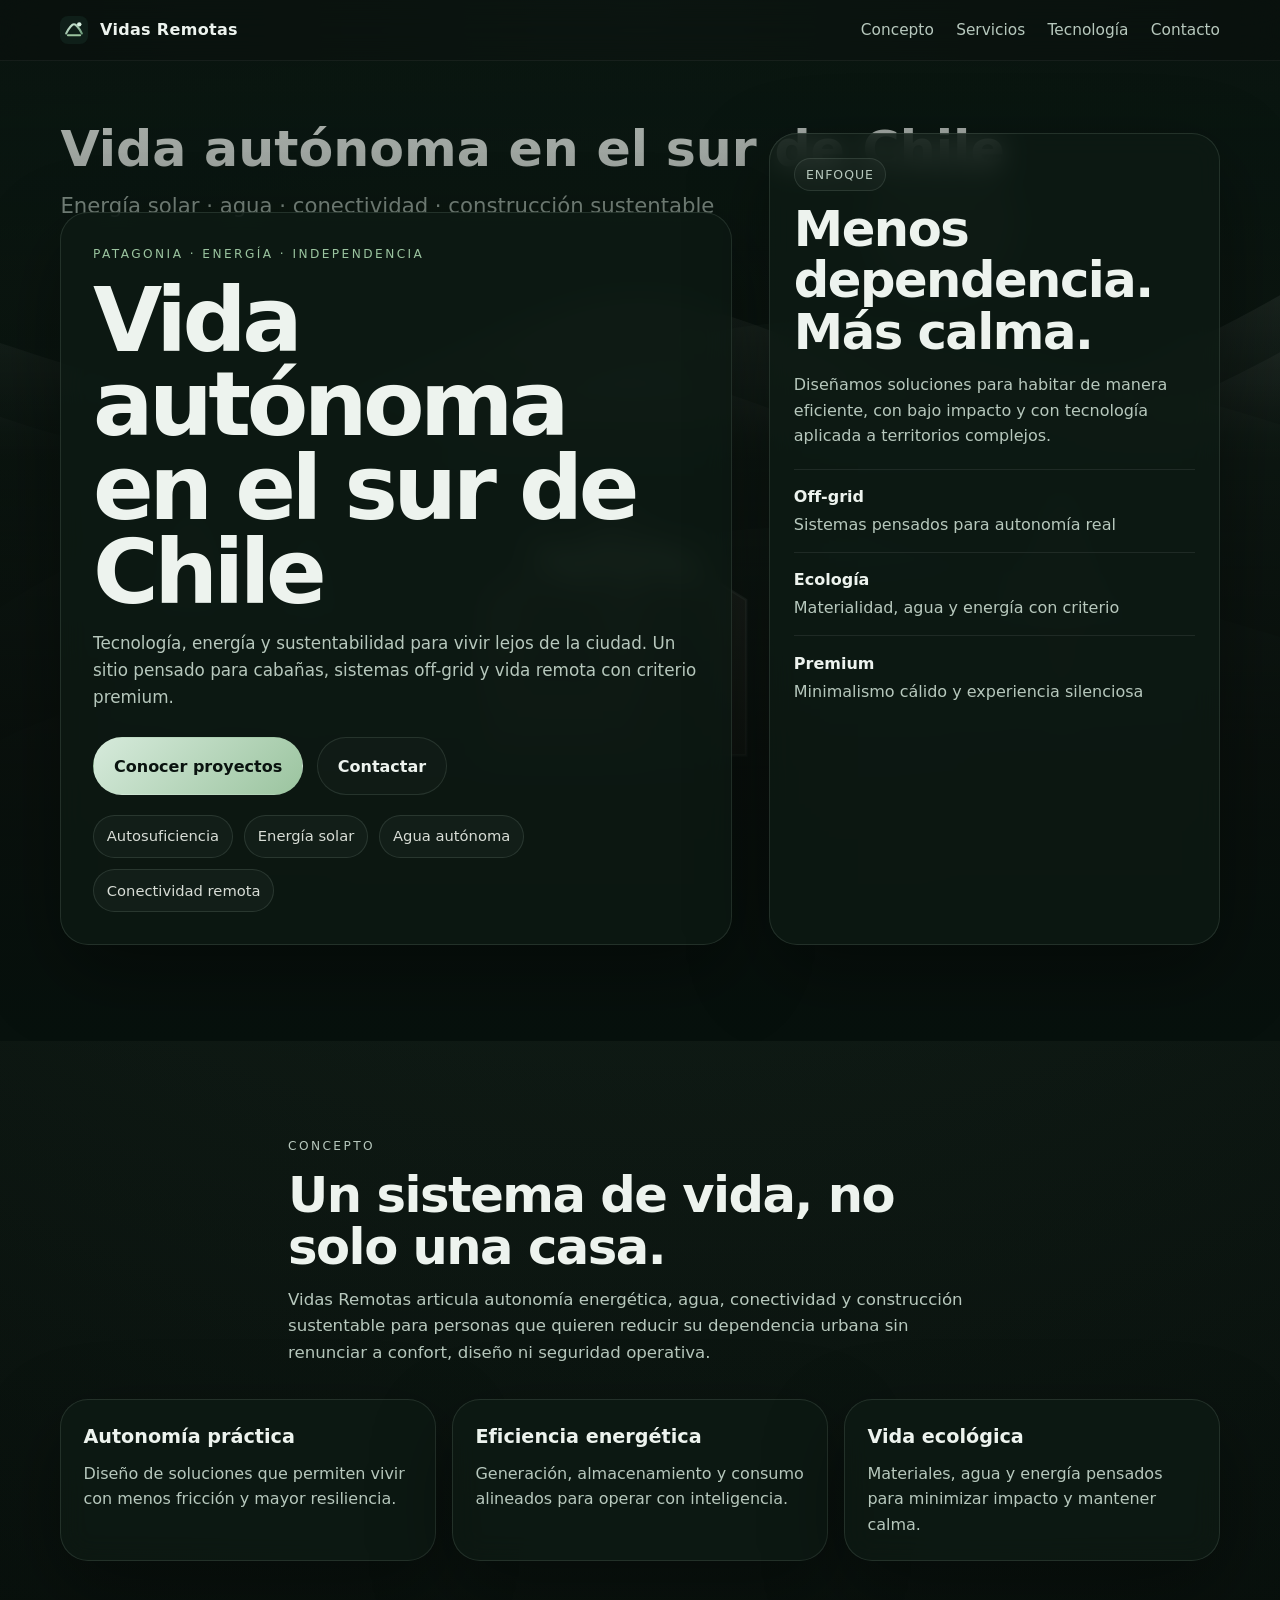
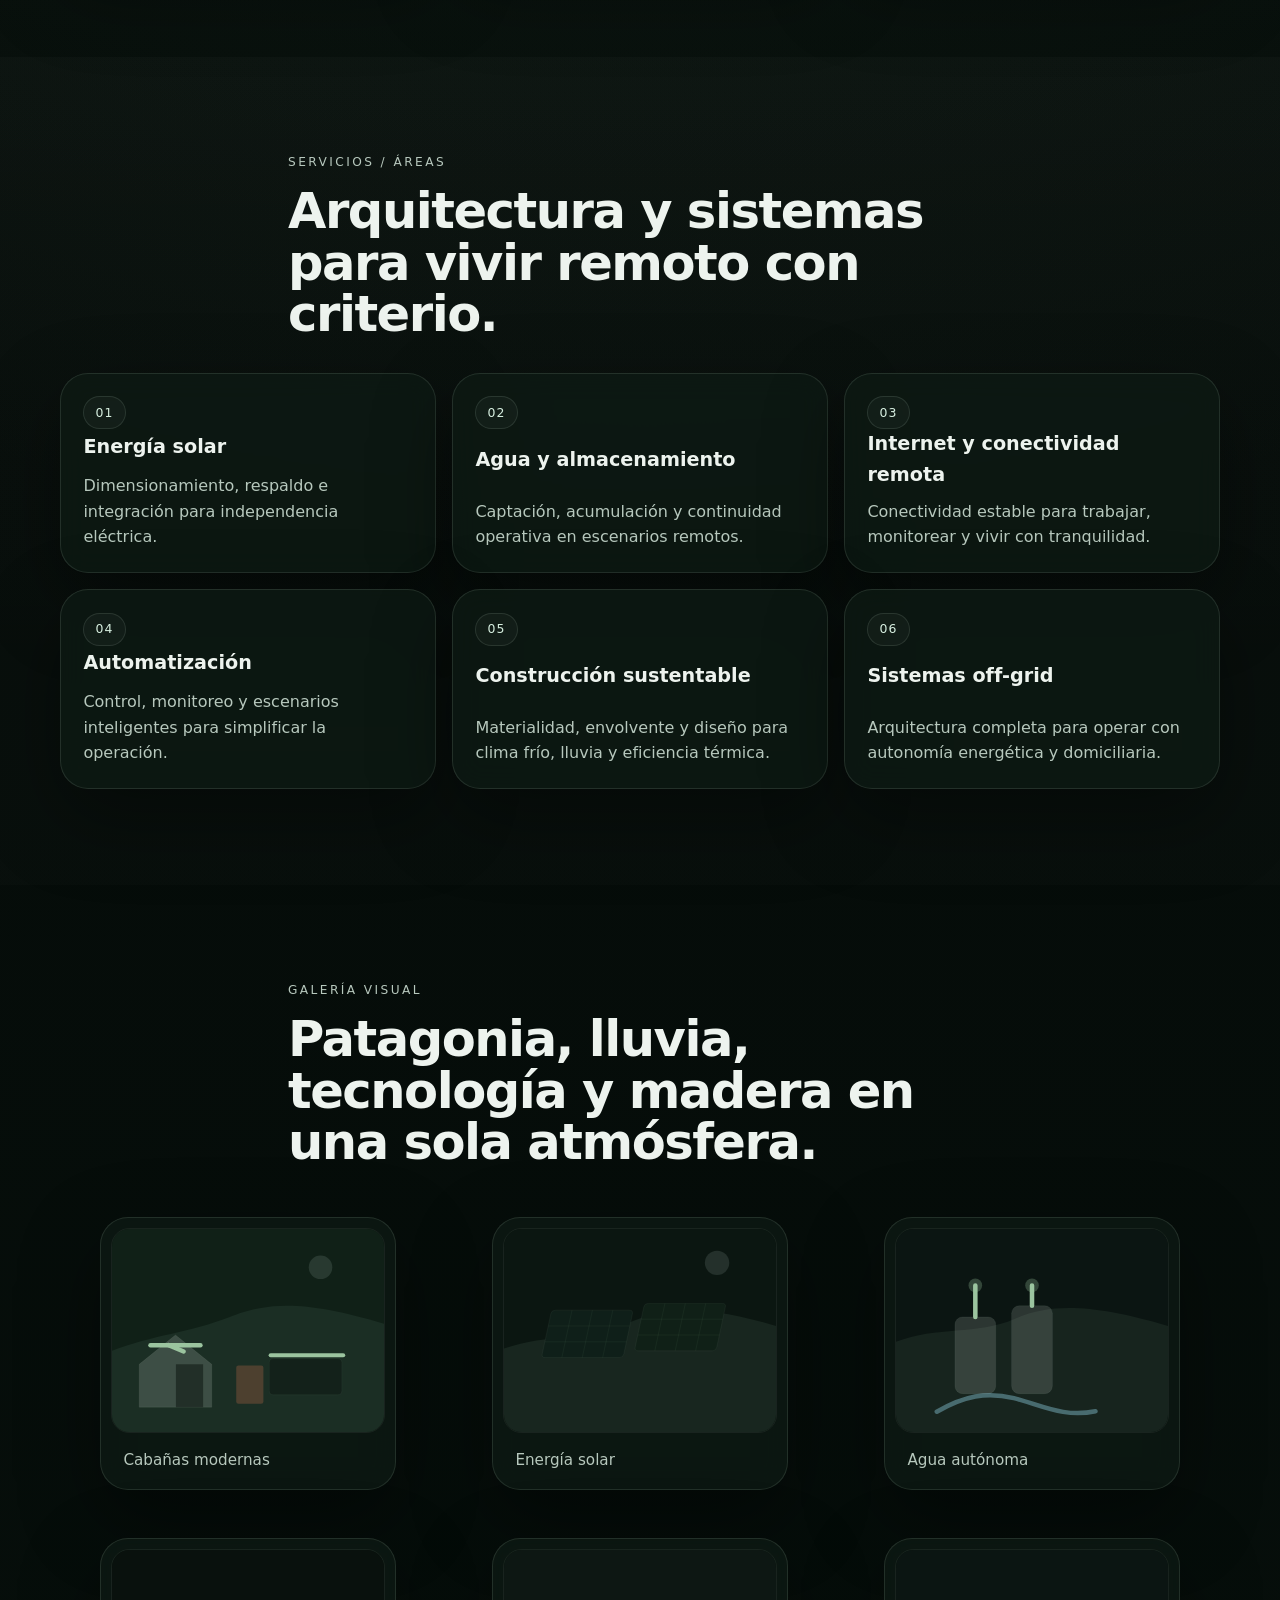
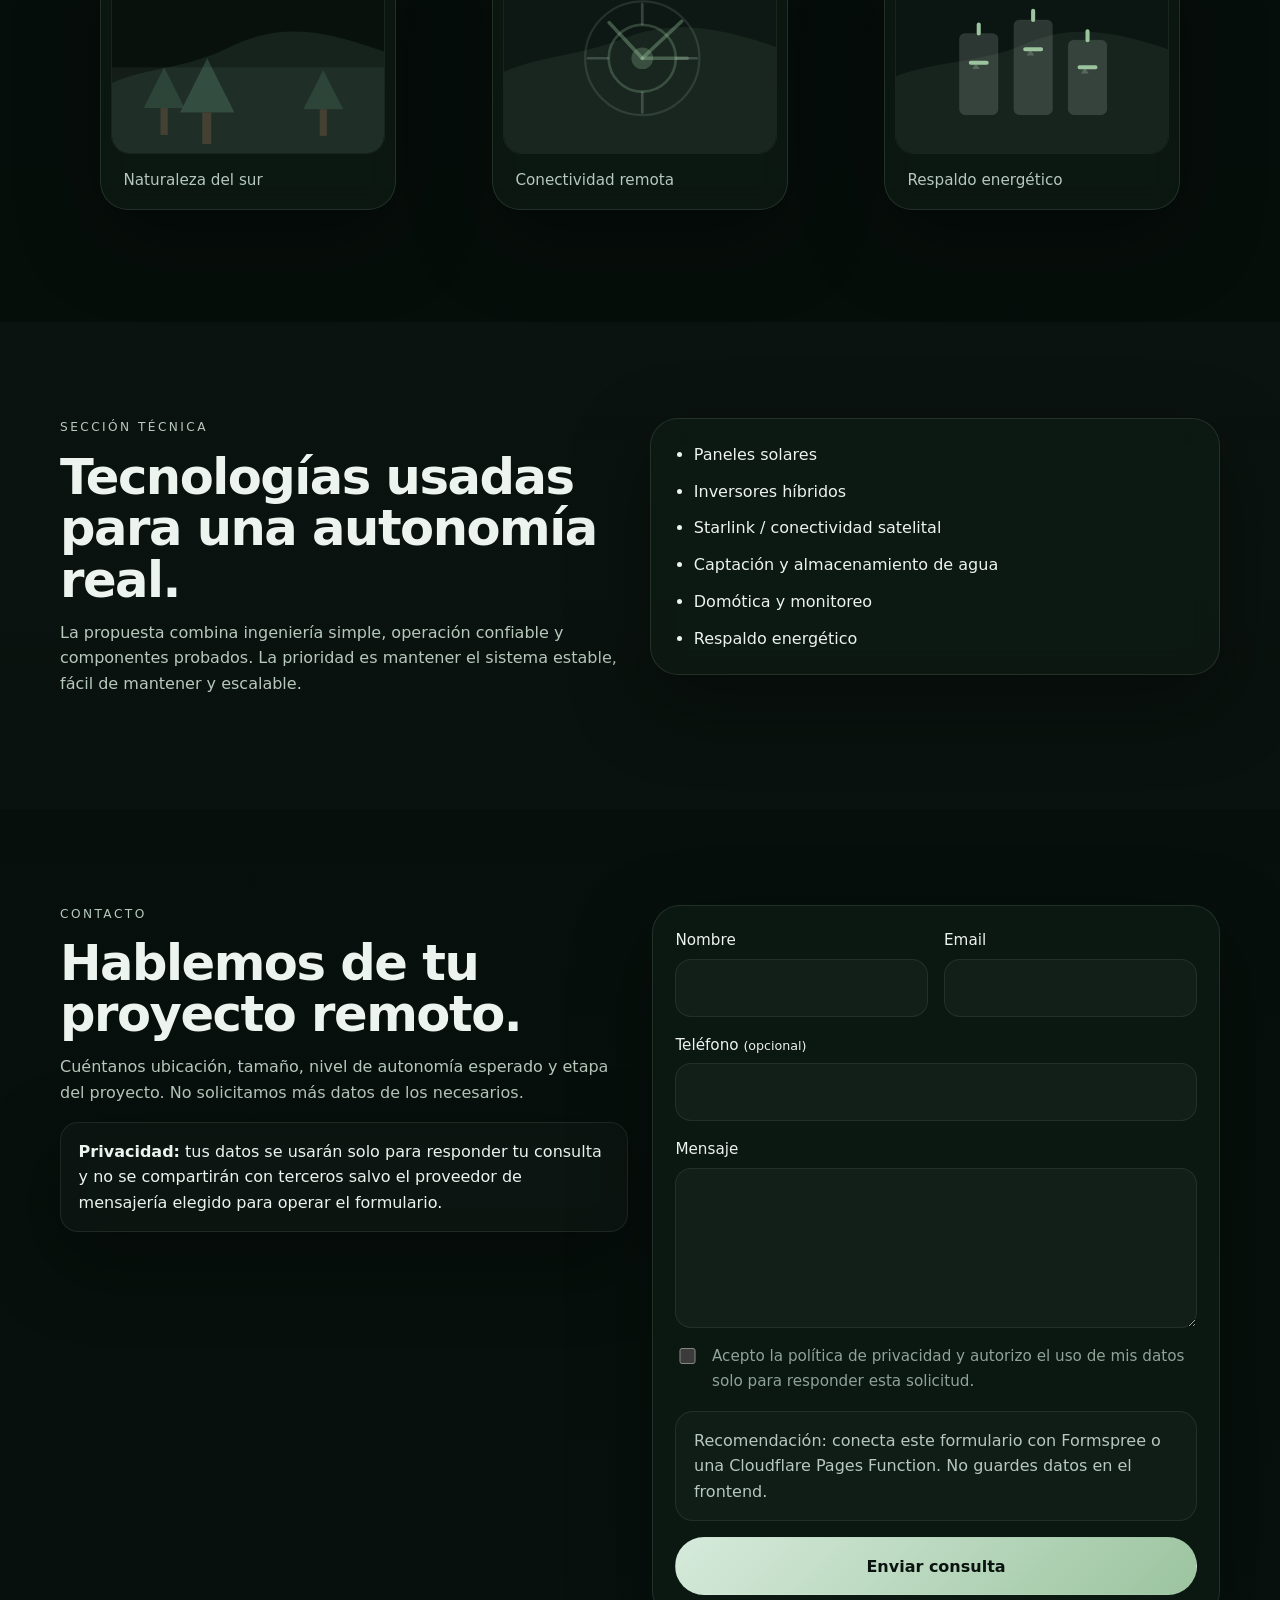
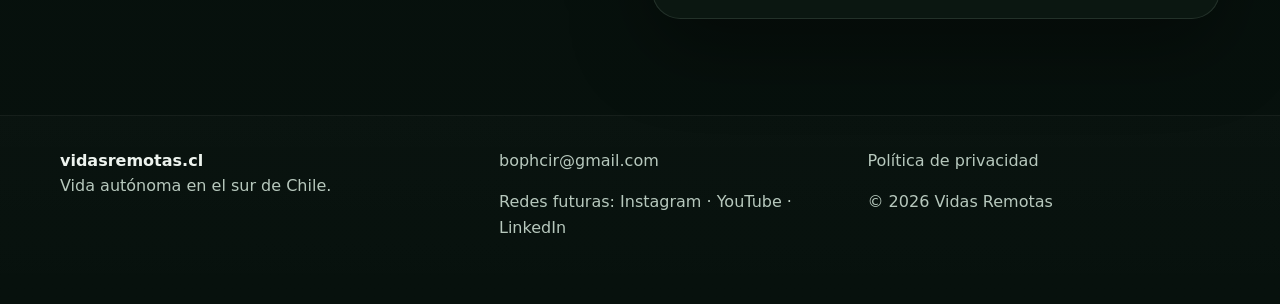
==== commit 45a1cee6: "Add thanks page and redirect" ====
--- a/index.html
+++ b/index.html
@@ -280,6 +280,7 @@
 
             <input type="hidden" name="_subject" value="Nuevo contacto desde vidasremotas.cl" />
             <input type="hidden" name="_language" value="es" />
+            <input type="hidden" name="_next" value="https://vidasremotas.cl/thanks.html" />
 
             <p class="form-help">
               Recomendación: conecta este formulario con Formspree o una Cloudflare Pages Function.
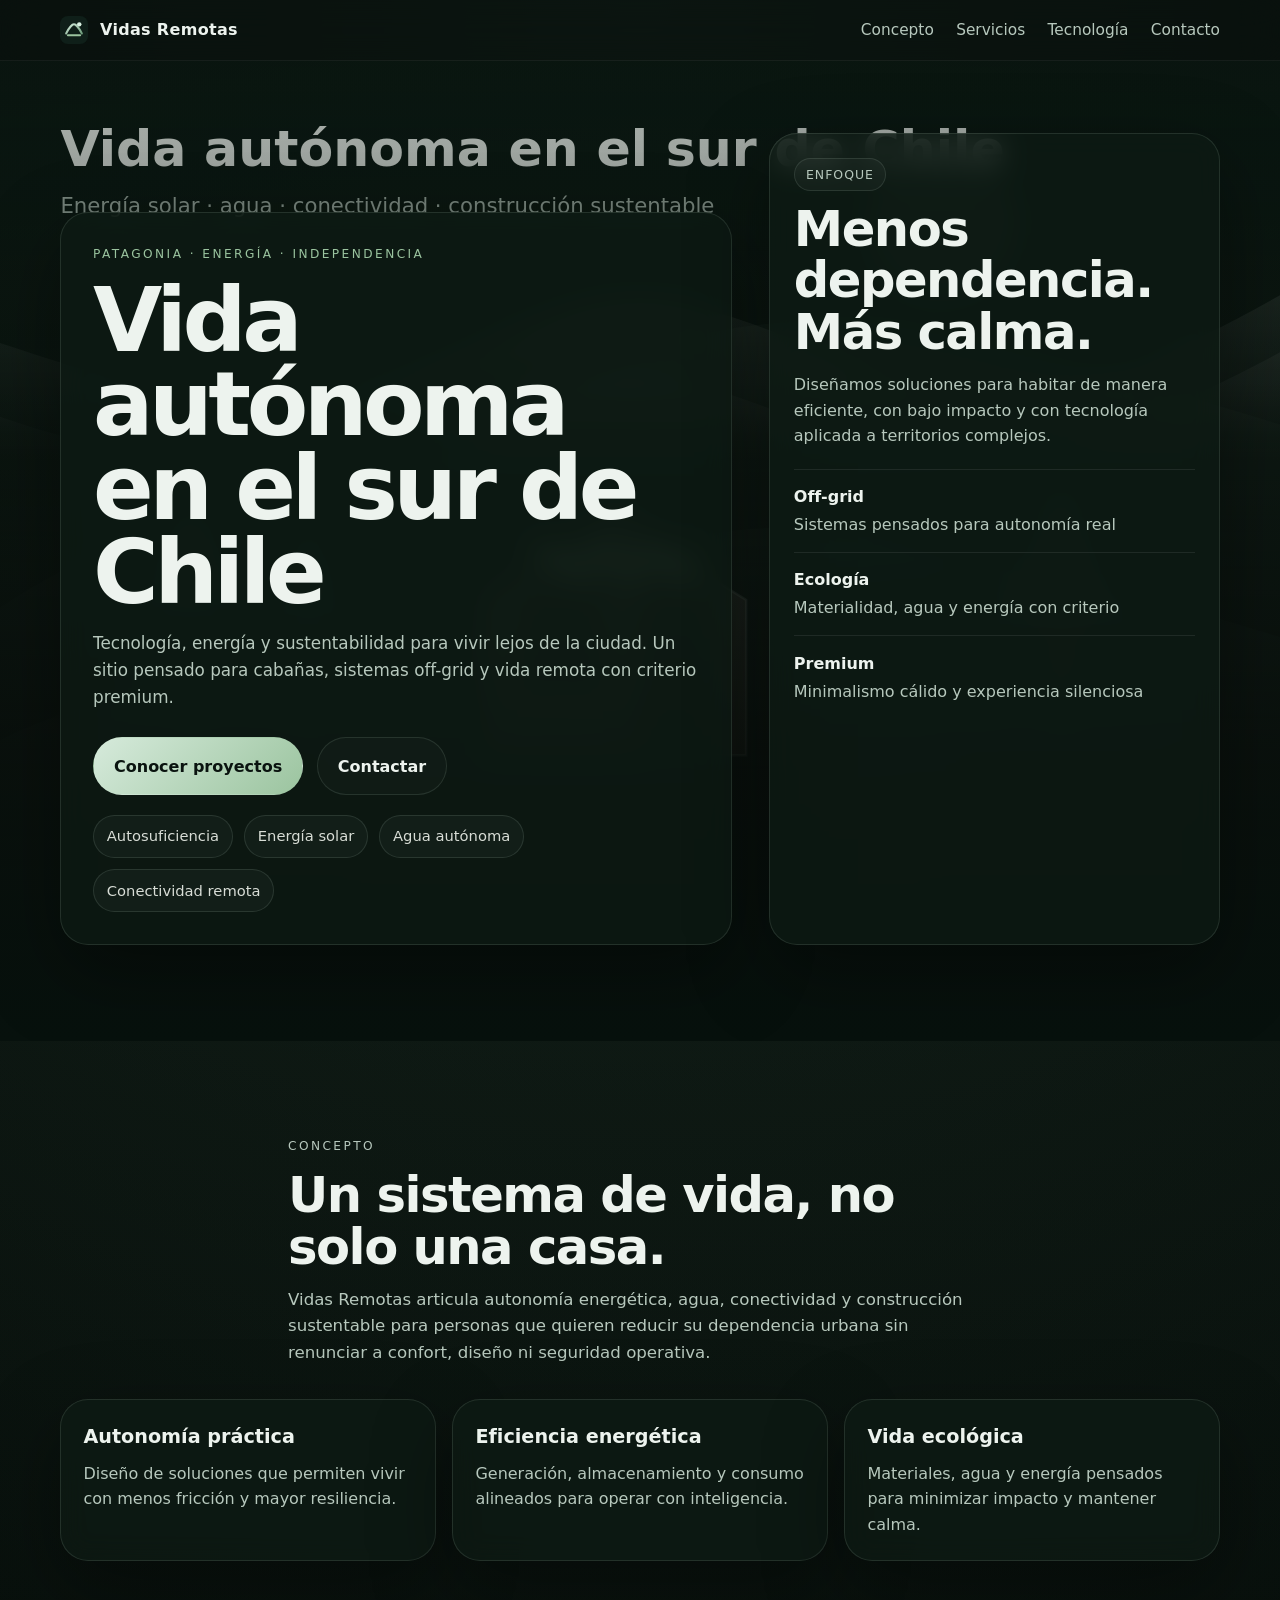
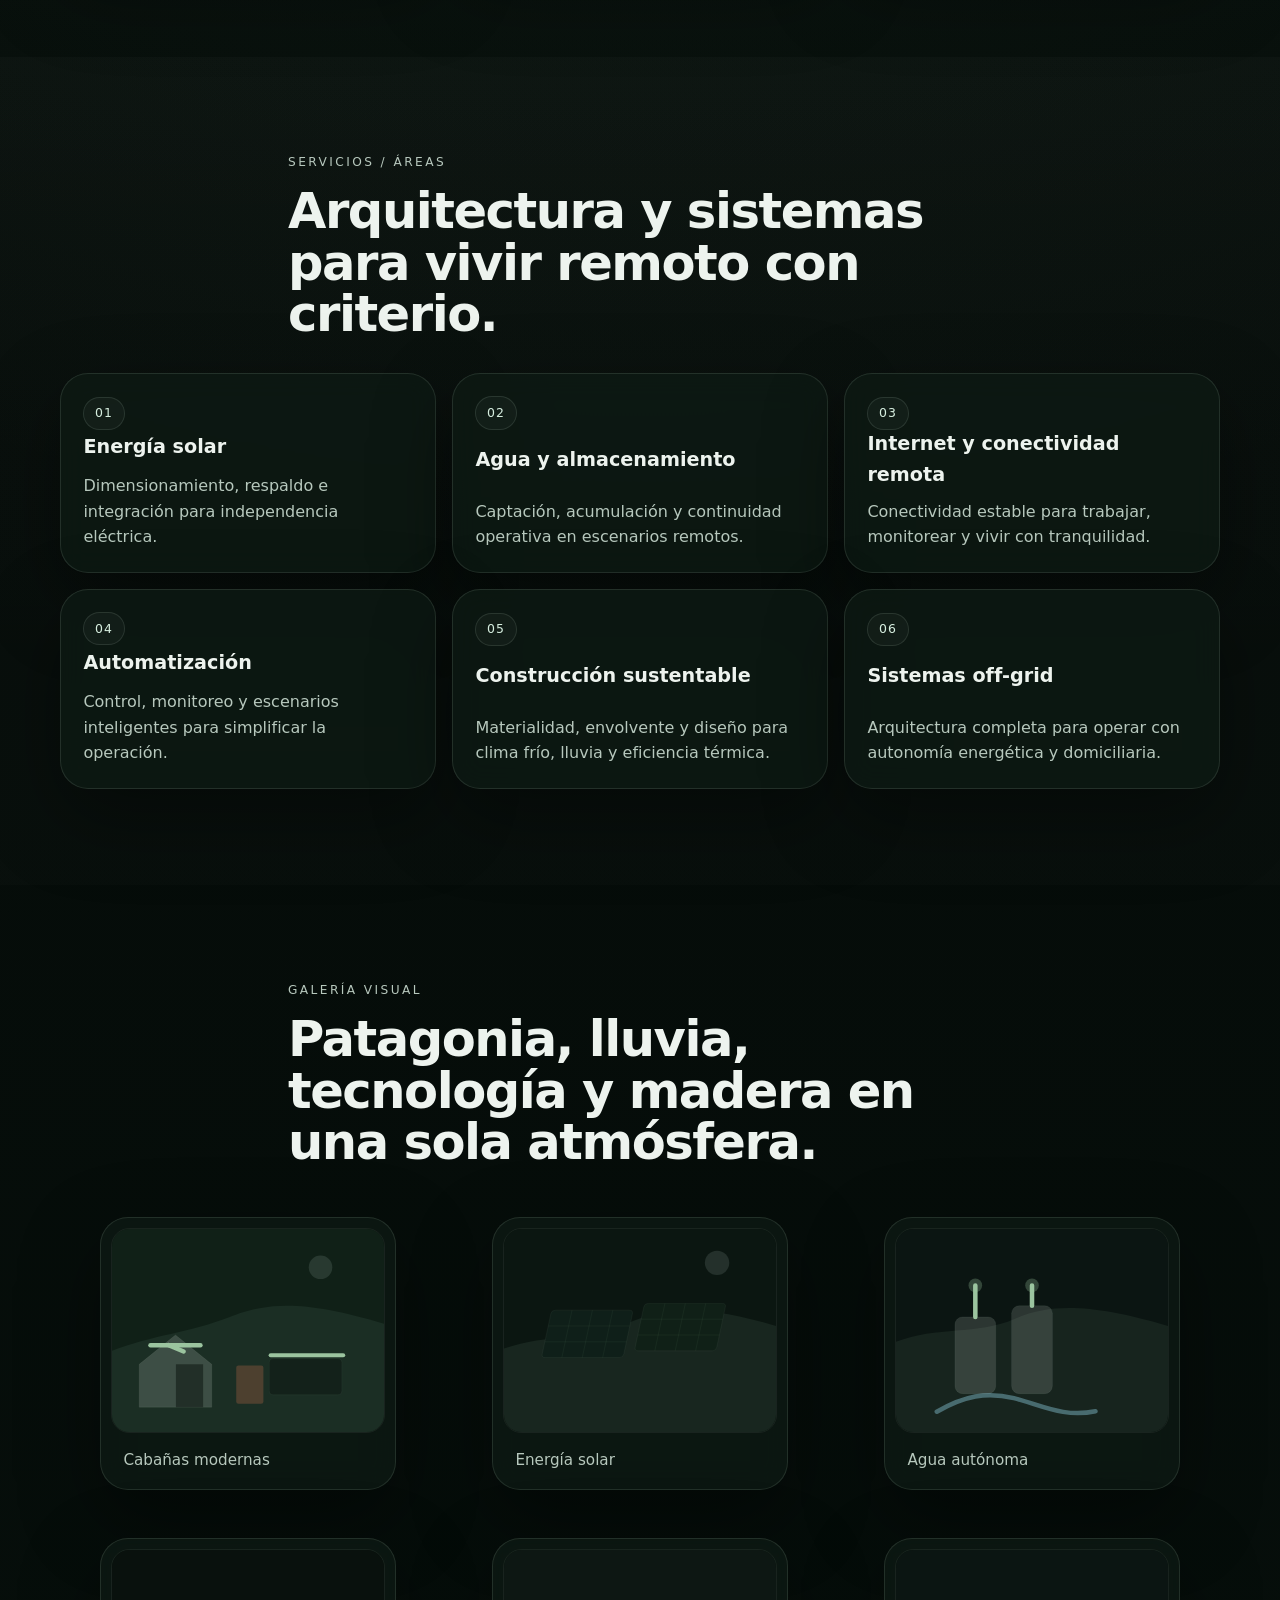
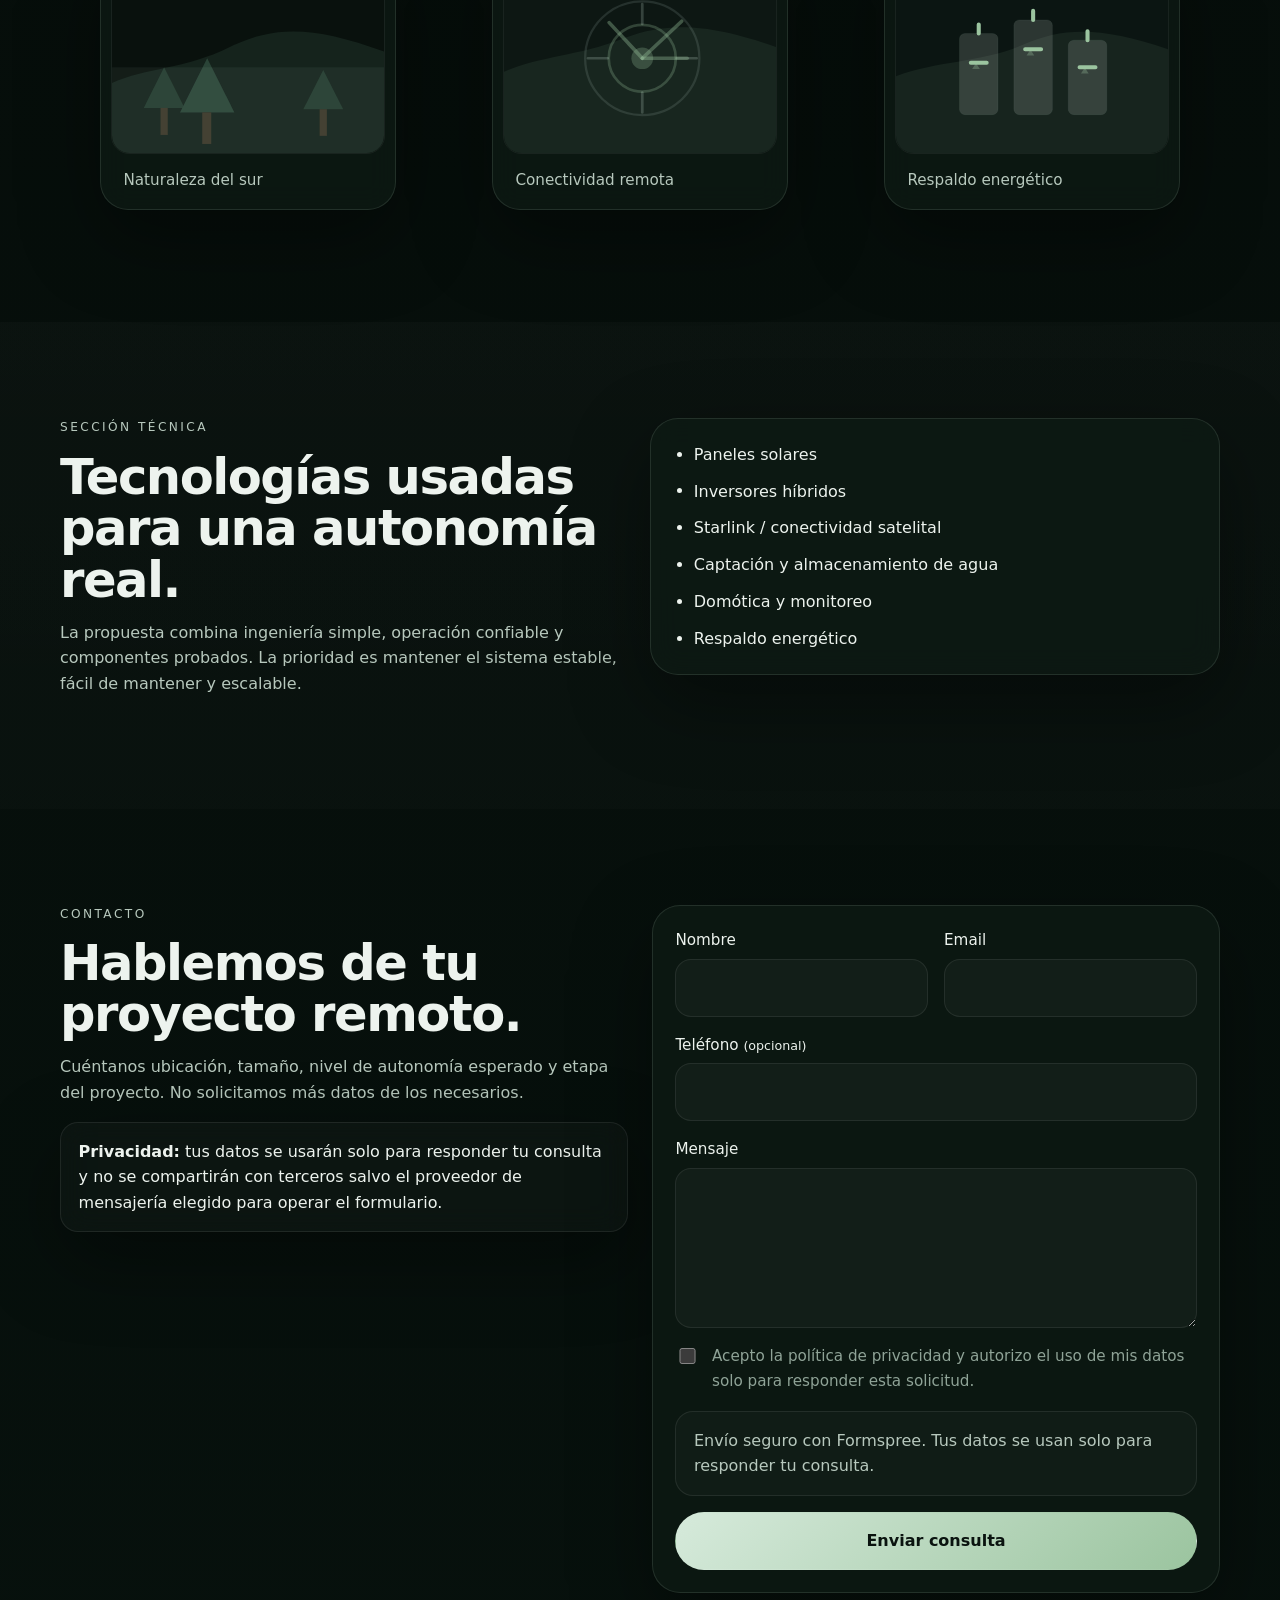
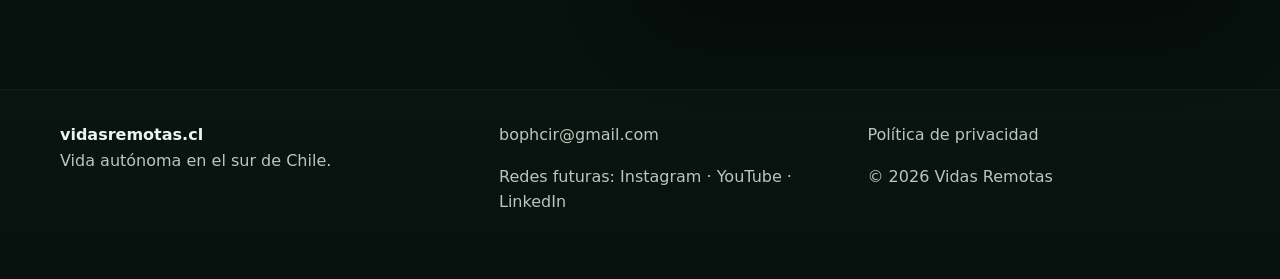
==== commit 65379ff6: "Improve contact form redirect flow" ====
--- a/index.html
+++ b/index.html
@@ -248,7 +248,7 @@
             </div>
           </div>
 
-          <form class="contact-form reveal" action="https://formspree.io/f/xgodnezw" method="POST">
+          <form class="contact-form reveal" id="contact-form" action="https://formspree.io/f/xgodnezw" method="POST" data-success-url="/thanks.html">
             <div class="field-grid">
               <label>
                 <span>Nombre</span>
@@ -280,12 +280,13 @@
 
             <input type="hidden" name="_subject" value="Nuevo contacto desde vidasremotas.cl" />
             <input type="hidden" name="_language" value="es" />
-            <input type="hidden" name="_next" value="https://vidasremotas.cl/thanks.html" />
+            <input type="hidden" name="_next" value="/thanks.html" />
 
             <p class="form-help">
-              Recomendación: conecta este formulario con Formspree o una Cloudflare Pages Function.
-              No guardes datos en el frontend.
-            </p>
+              Envío seguro con Formspree. Tus datos se usan solo para responder tu consulta.
+            </p>
+
+            <p class="form-status" aria-live="polite" hidden></p>
 
             <button class="btn btn-primary btn-block" type="submit">Enviar consulta</button>
           </form>
--- a/assets/css/styles.css
+++ b/assets/css/styles.css
@@ -193,6 +193,11 @@
   background: rgba(255,255,255,.025);
 }
 
+.form-status {
+  margin: 0 0 1rem;
+  color: var(--green-strong);
+}
+
 .site-footer {
   padding: 2rem 0 3rem;
   border-top: 1px solid rgba(255,255,255,.06);
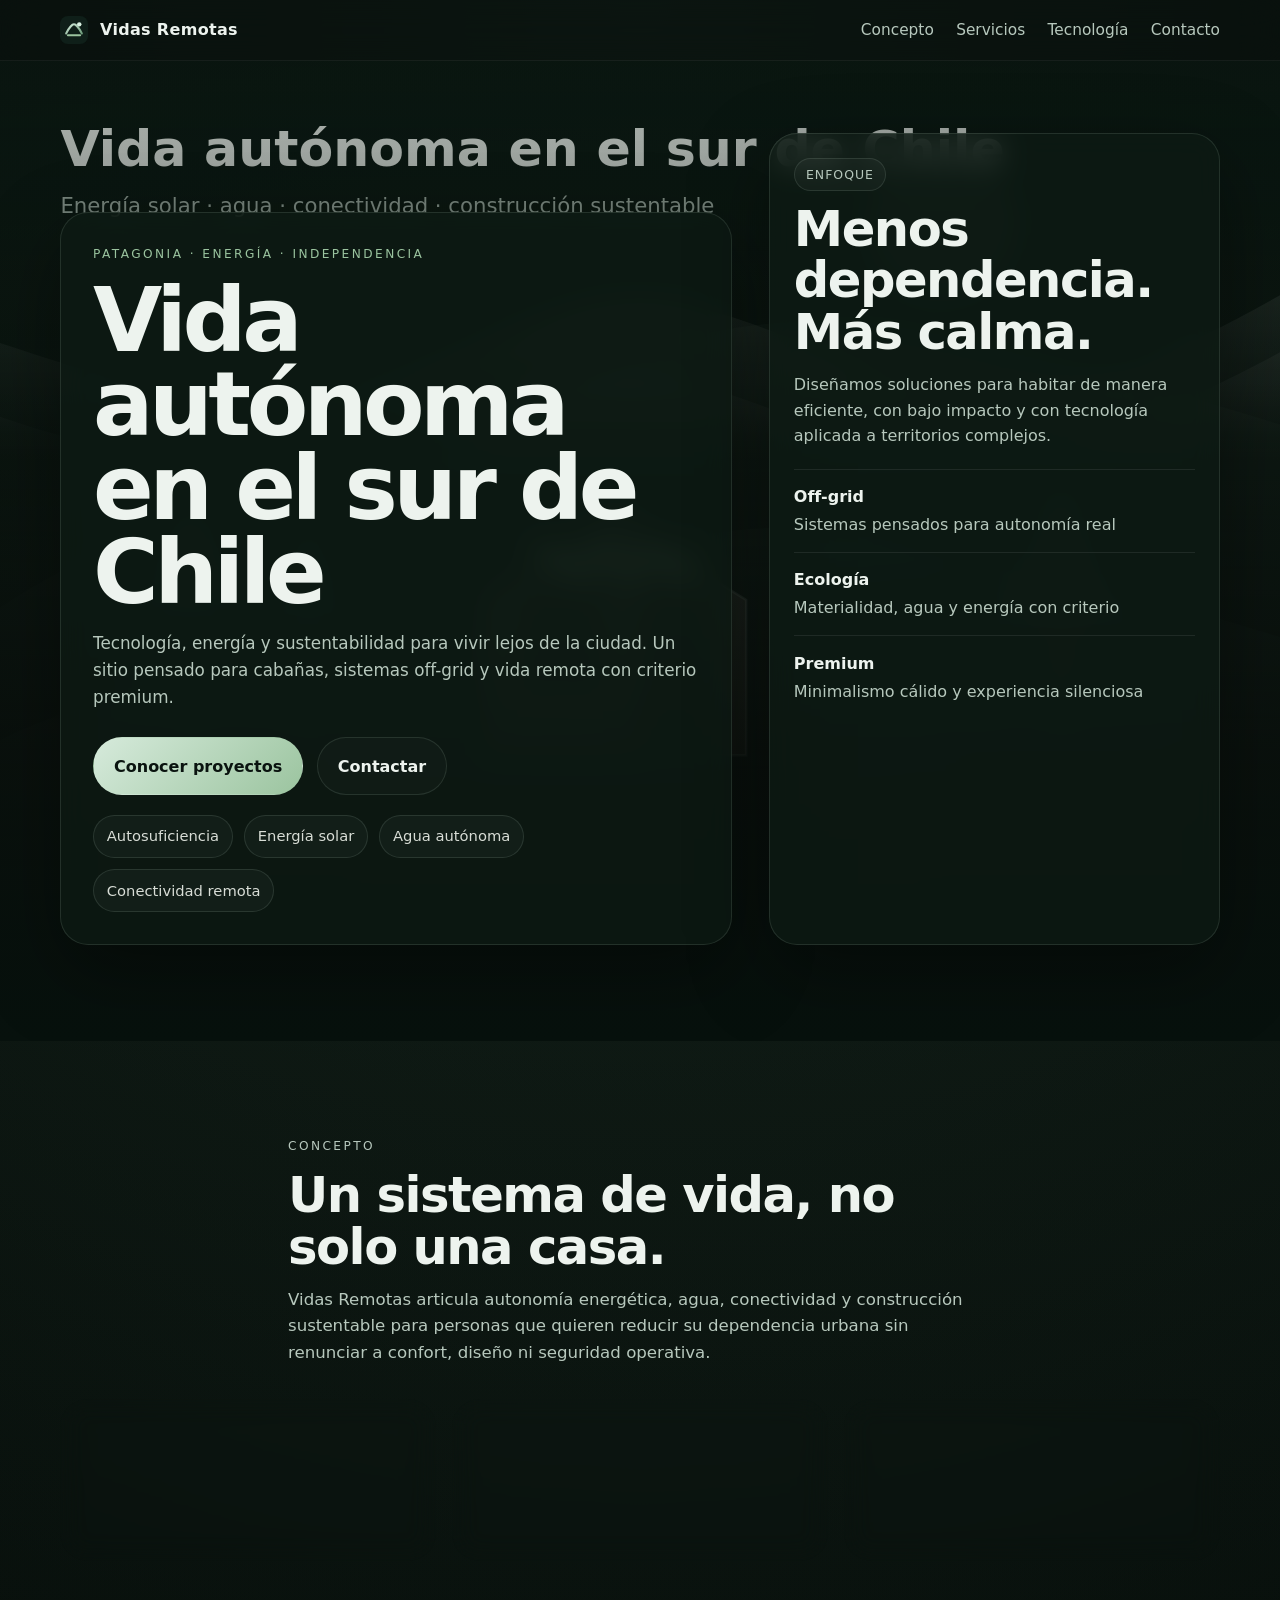
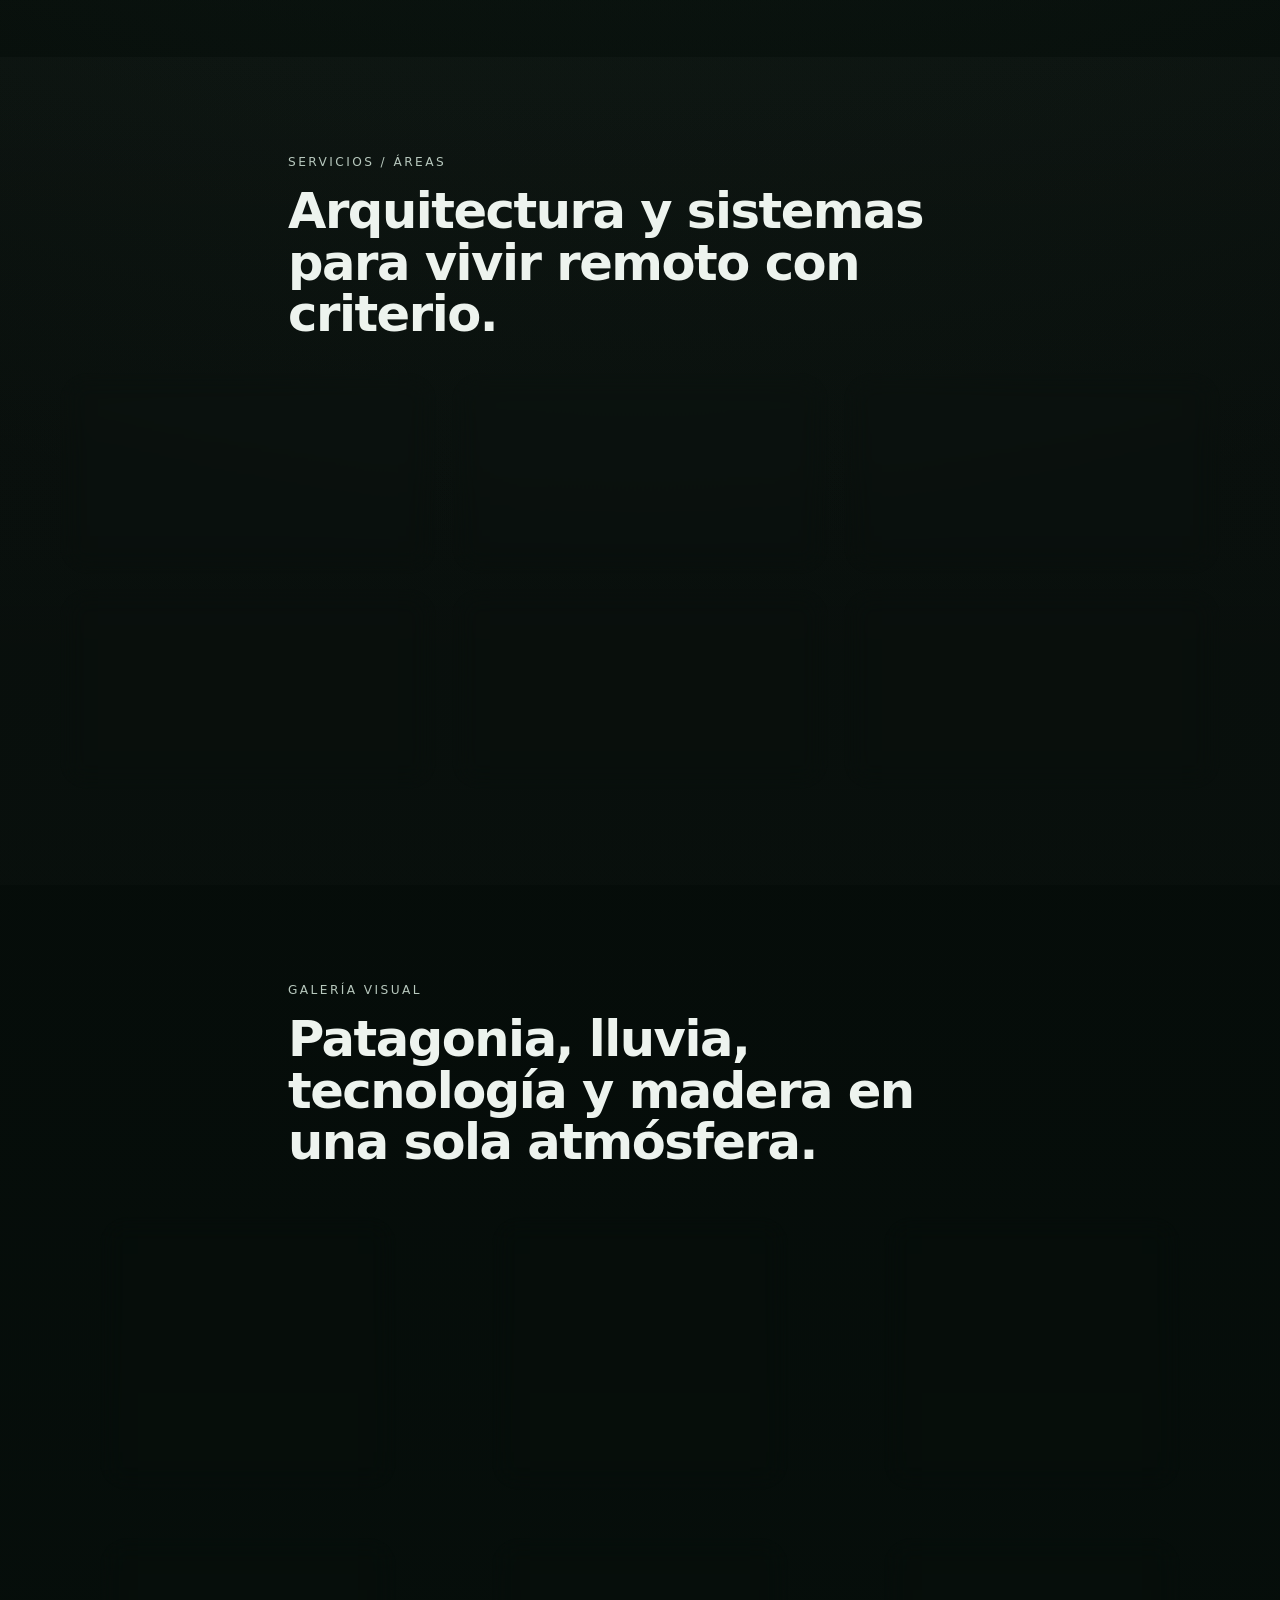
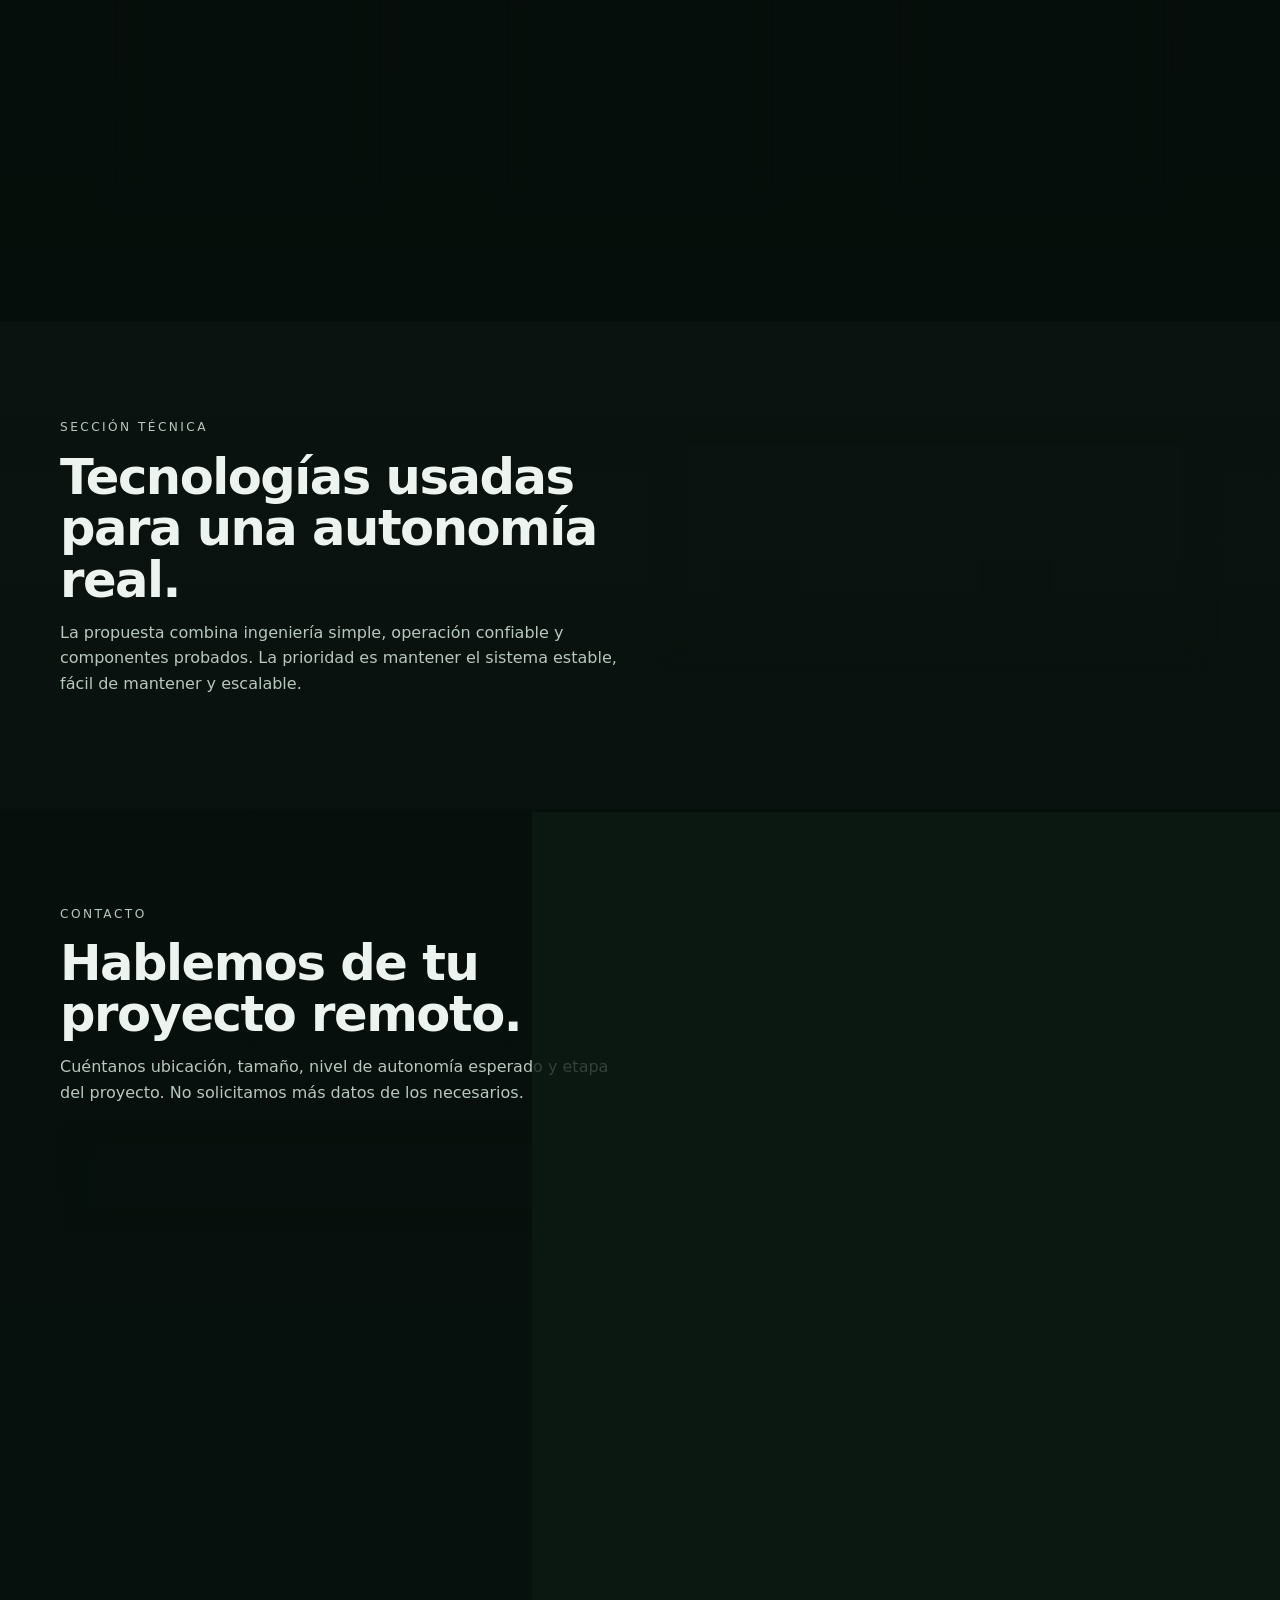
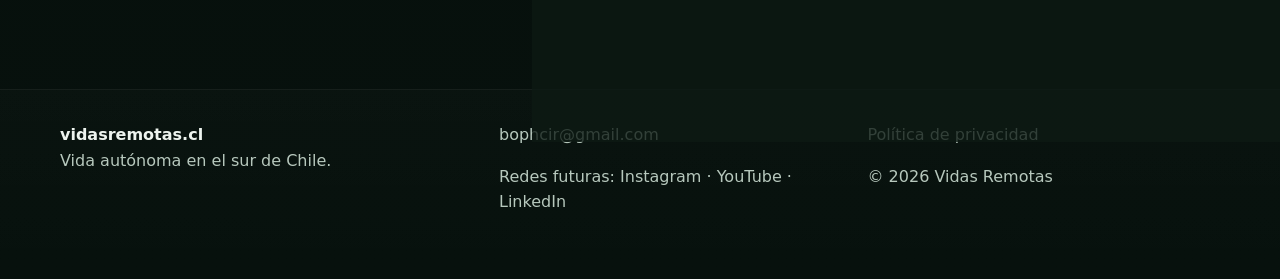
==== commit 535cd56f: "Move contact flow to Pages Function and Resend" ====
--- a/index.html
+++ b/index.html
@@ -248,7 +248,7 @@
             </div>
           </div>
 
-          <form class="contact-form reveal" id="contact-form" action="https://formspree.io/f/xgodnezw" method="POST" data-success-url="/thanks.html">
+          <form class="contact-form reveal" id="contact-form" action="/api/contact" method="POST" data-success-url="/thanks.html">
             <div class="field-grid">
               <label>
                 <span>Nombre</span>
@@ -270,6 +270,11 @@
               <textarea name="mensaje" rows="5" minlength="20" required></textarea>
             </label>
 
+            <label class="visually-hidden" aria-hidden="true">
+              <span>Empresa</span>
+              <input type="text" name="empresa" tabindex="-1" autocomplete="off" />
+            </label>
+
             <label class="checkbox">
               <input type="checkbox" name="consentimiento" required />
               <span>
@@ -278,12 +283,10 @@
               </span>
             </label>
 
-            <input type="hidden" name="_subject" value="Nuevo contacto desde vidasremotas.cl" />
-            <input type="hidden" name="_language" value="es" />
-            <input type="hidden" name="_next" value="/thanks.html" />
+            <input type="hidden" name="source" value="website" />
 
             <p class="form-help">
-              Envío seguro con Formspree. Tus datos se usan solo para responder tu consulta.
+              Envío seguro. Tus datos se usan solo para responder tu consulta.
             </p>
 
             <p class="form-status" aria-live="polite" hidden></p>
--- a/assets/css/styles.css
+++ b/assets/css/styles.css
@@ -188,6 +188,13 @@
 }
 .checkbox input { width: 1.05rem; height: 1.05rem; margin-top: .2rem; }
 .checkbox span, .form-help, .muted { color: var(--muted-2); }
+.visually-hidden {
+  position: absolute !important;
+  width: 1px; height: 1px;
+  padding: 0; margin: -1px;
+  overflow: hidden; clip: rect(0, 0, 0, 0);
+  white-space: nowrap; border: 0;
+}
 .privacy-note, .form-help {
   padding: 1rem 1.1rem; border-radius: 18px; border: 1px solid rgba(255,255,255,.08);
   background: rgba(255,255,255,.025);
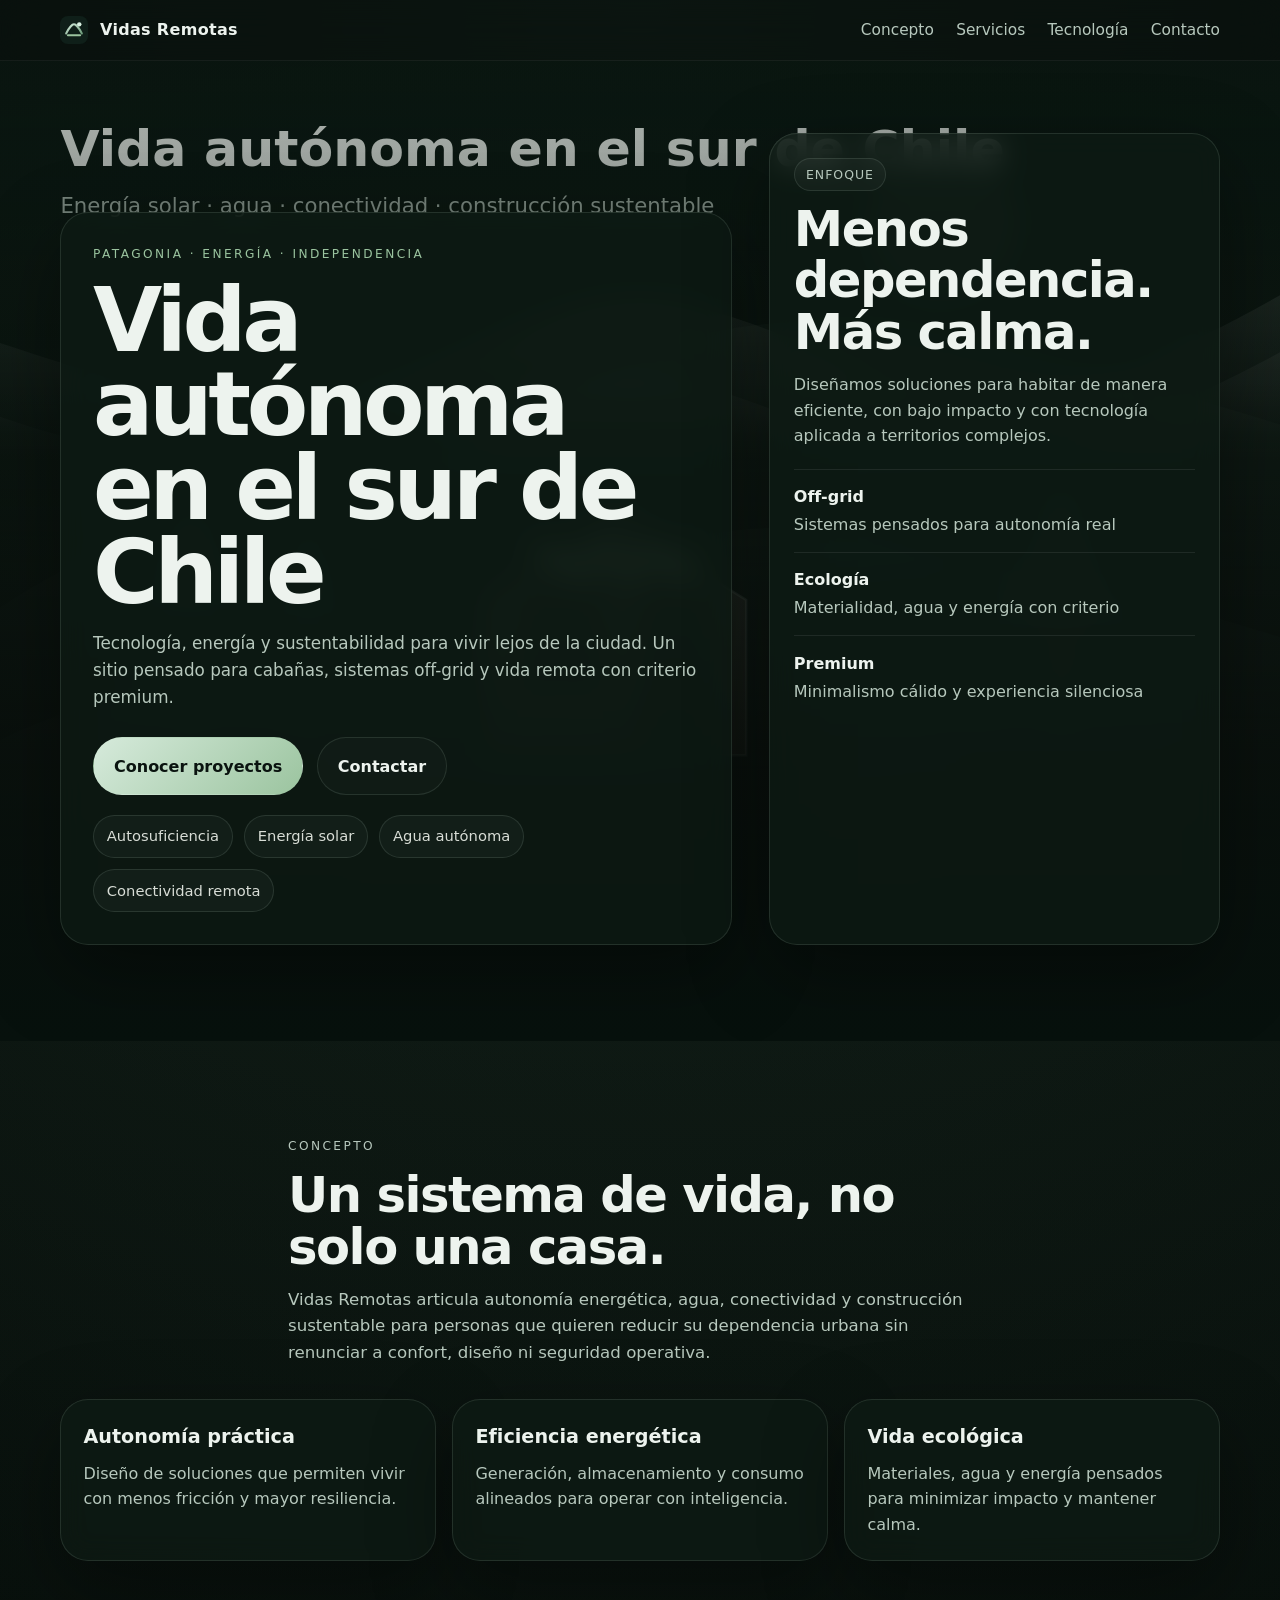
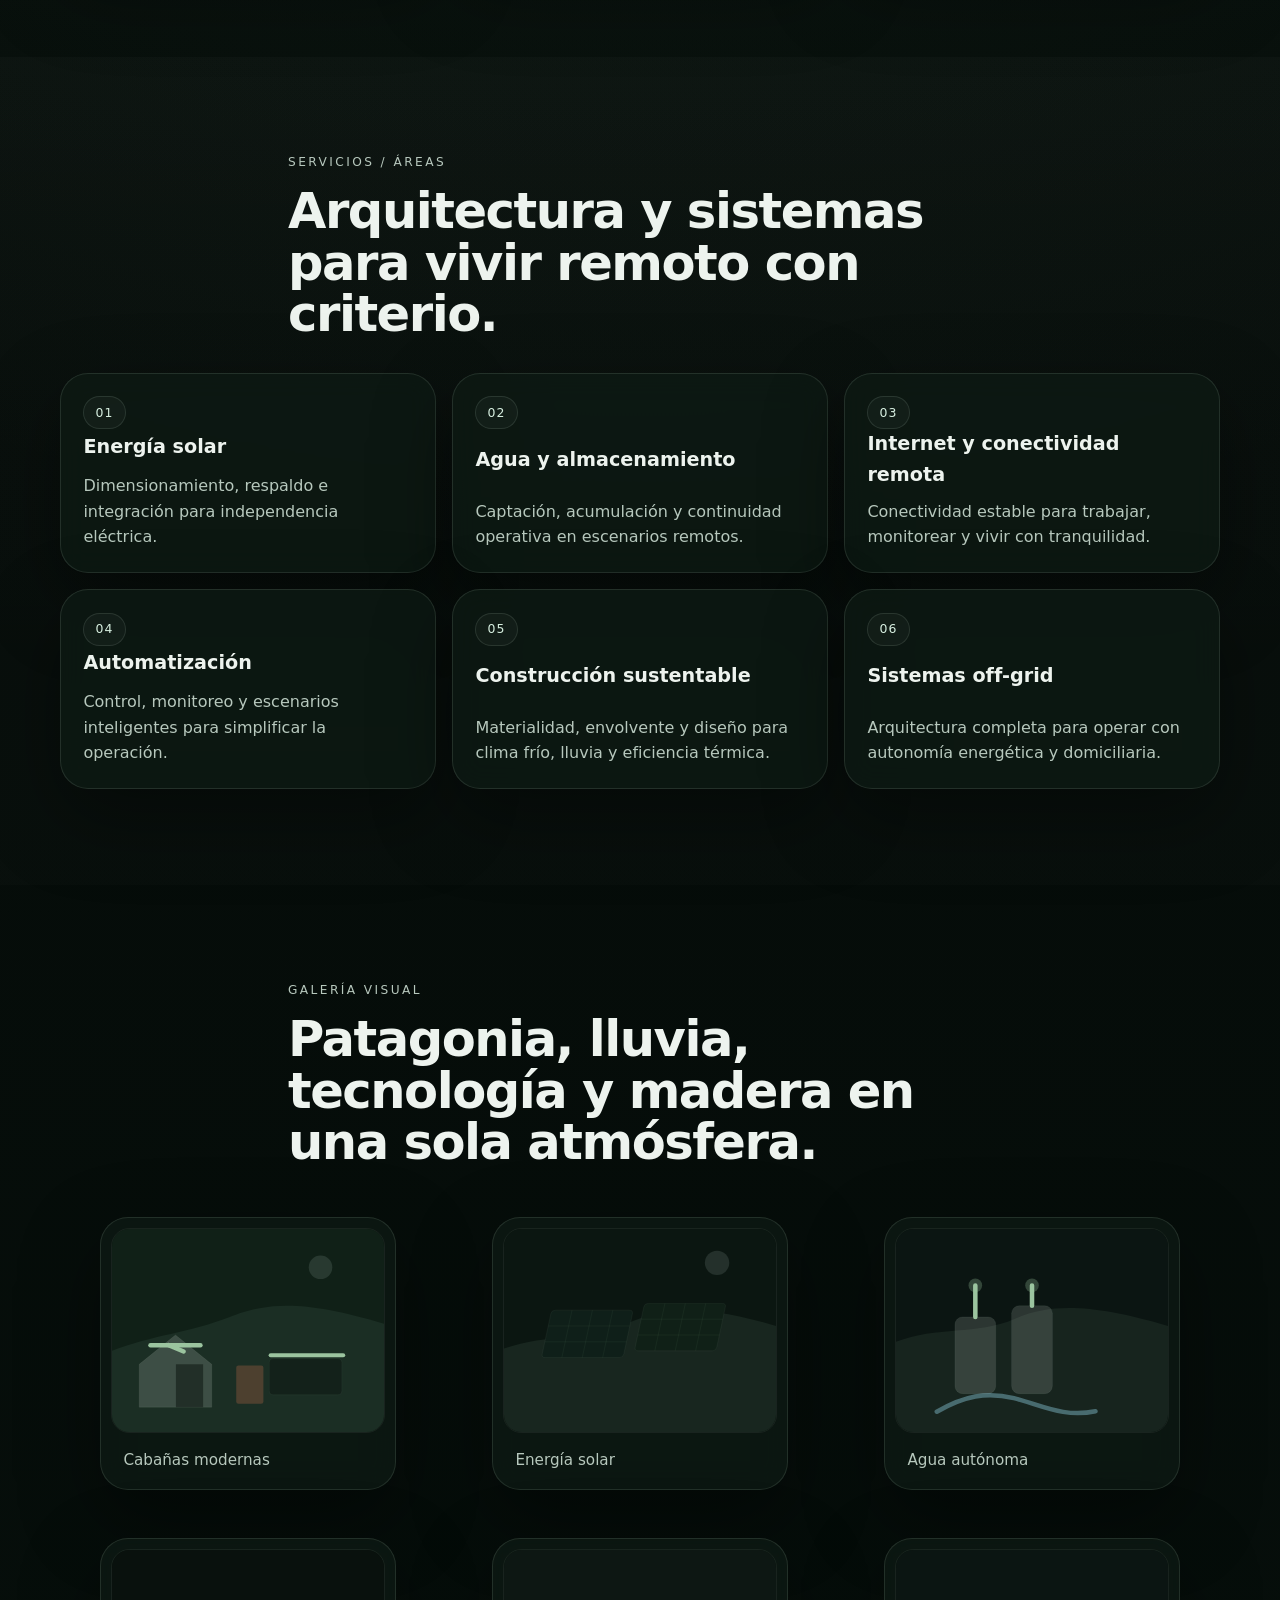
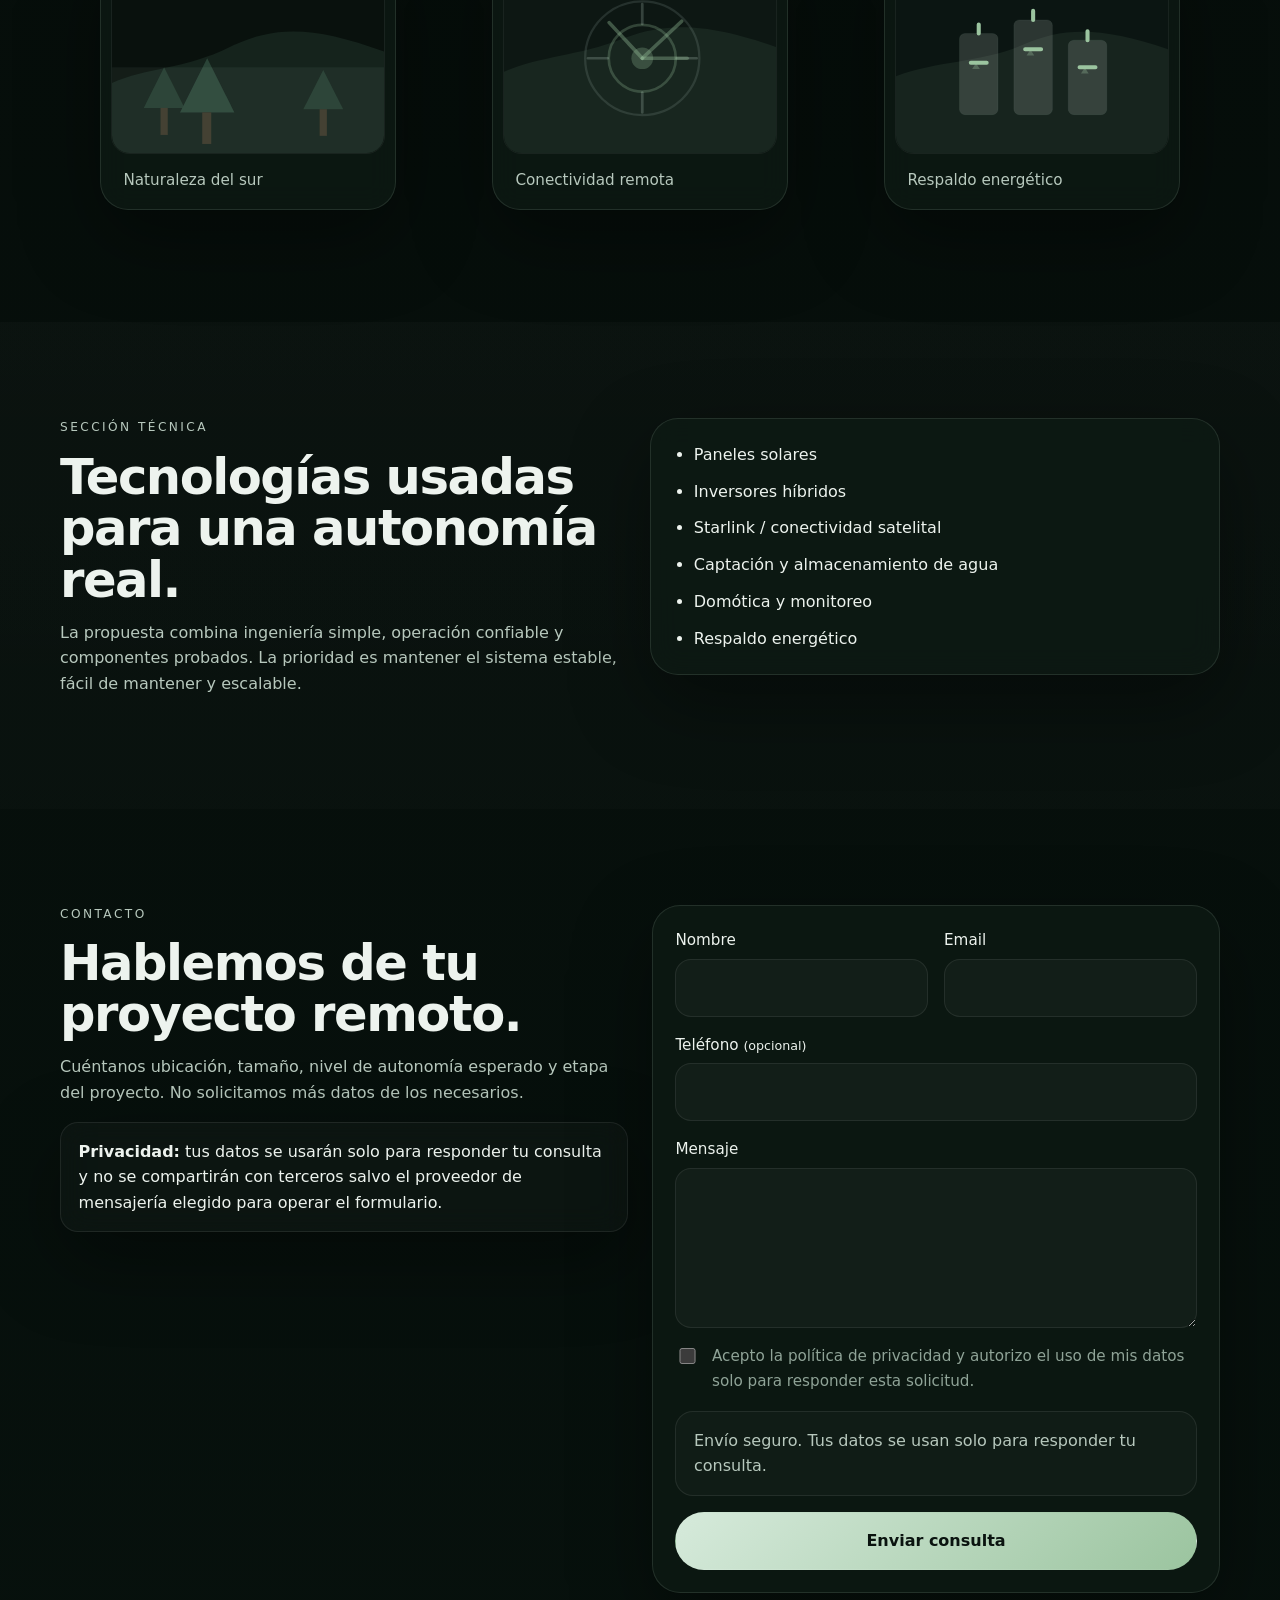
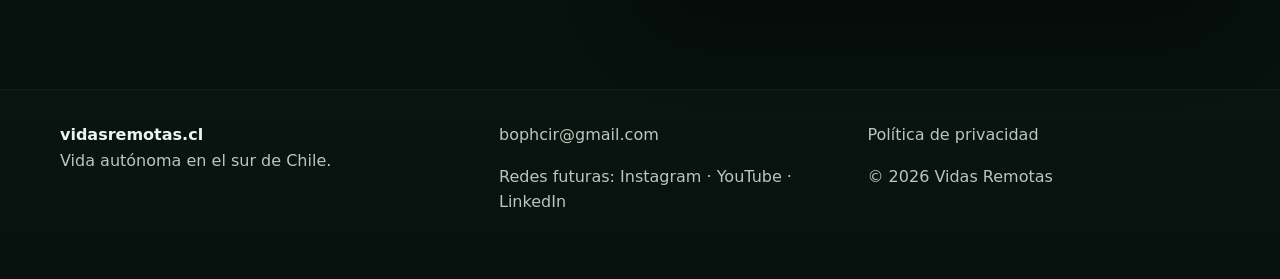
==== commit b8dbe746: "Align contact form redirect to thanks route" ====
--- a/index.html
+++ b/index.html
@@ -248,7 +248,7 @@
             </div>
           </div>
 
-          <form class="contact-form reveal" id="contact-form" action="/api/contact" method="POST" data-success-url="/thanks.html">
+          <form class="contact-form reveal" id="contact-form" action="/api/contact" method="POST" data-success-url="/thanks">
             <div class="field-grid">
               <label>
                 <span>Nombre</span>
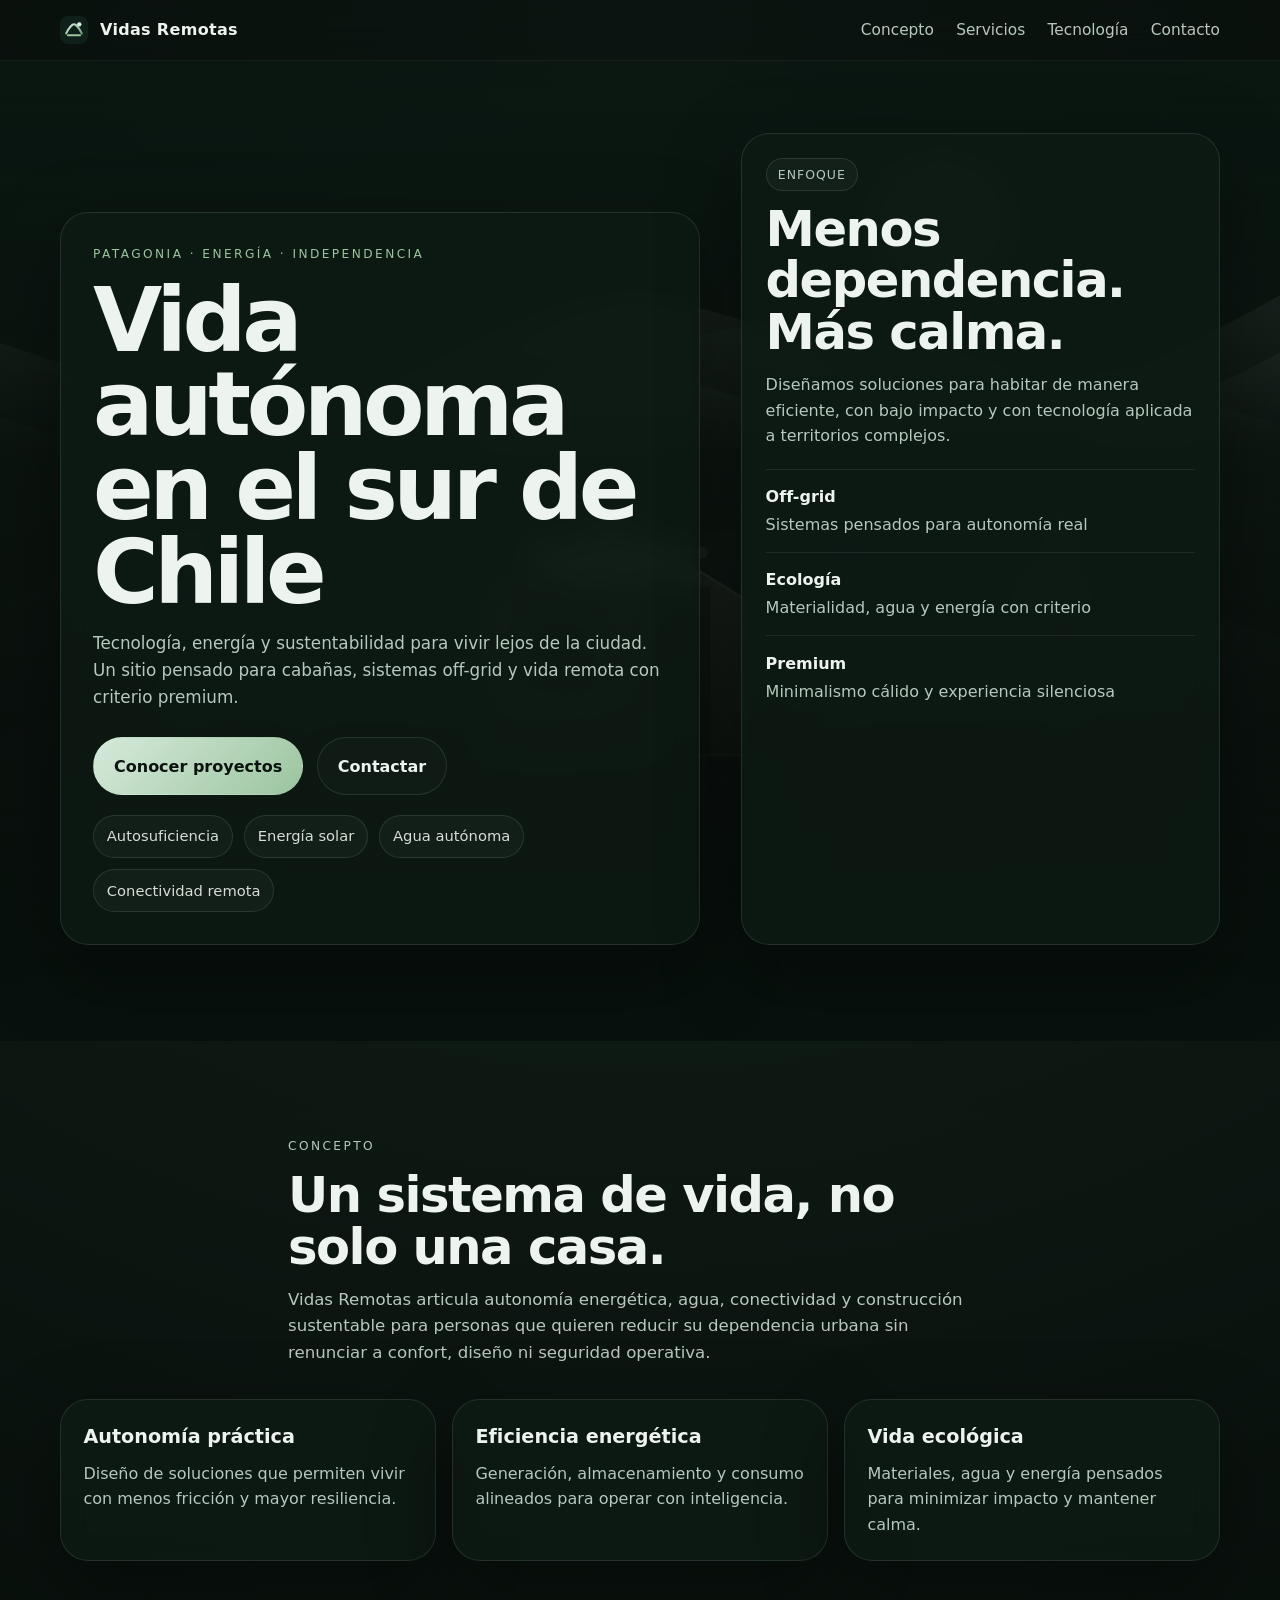
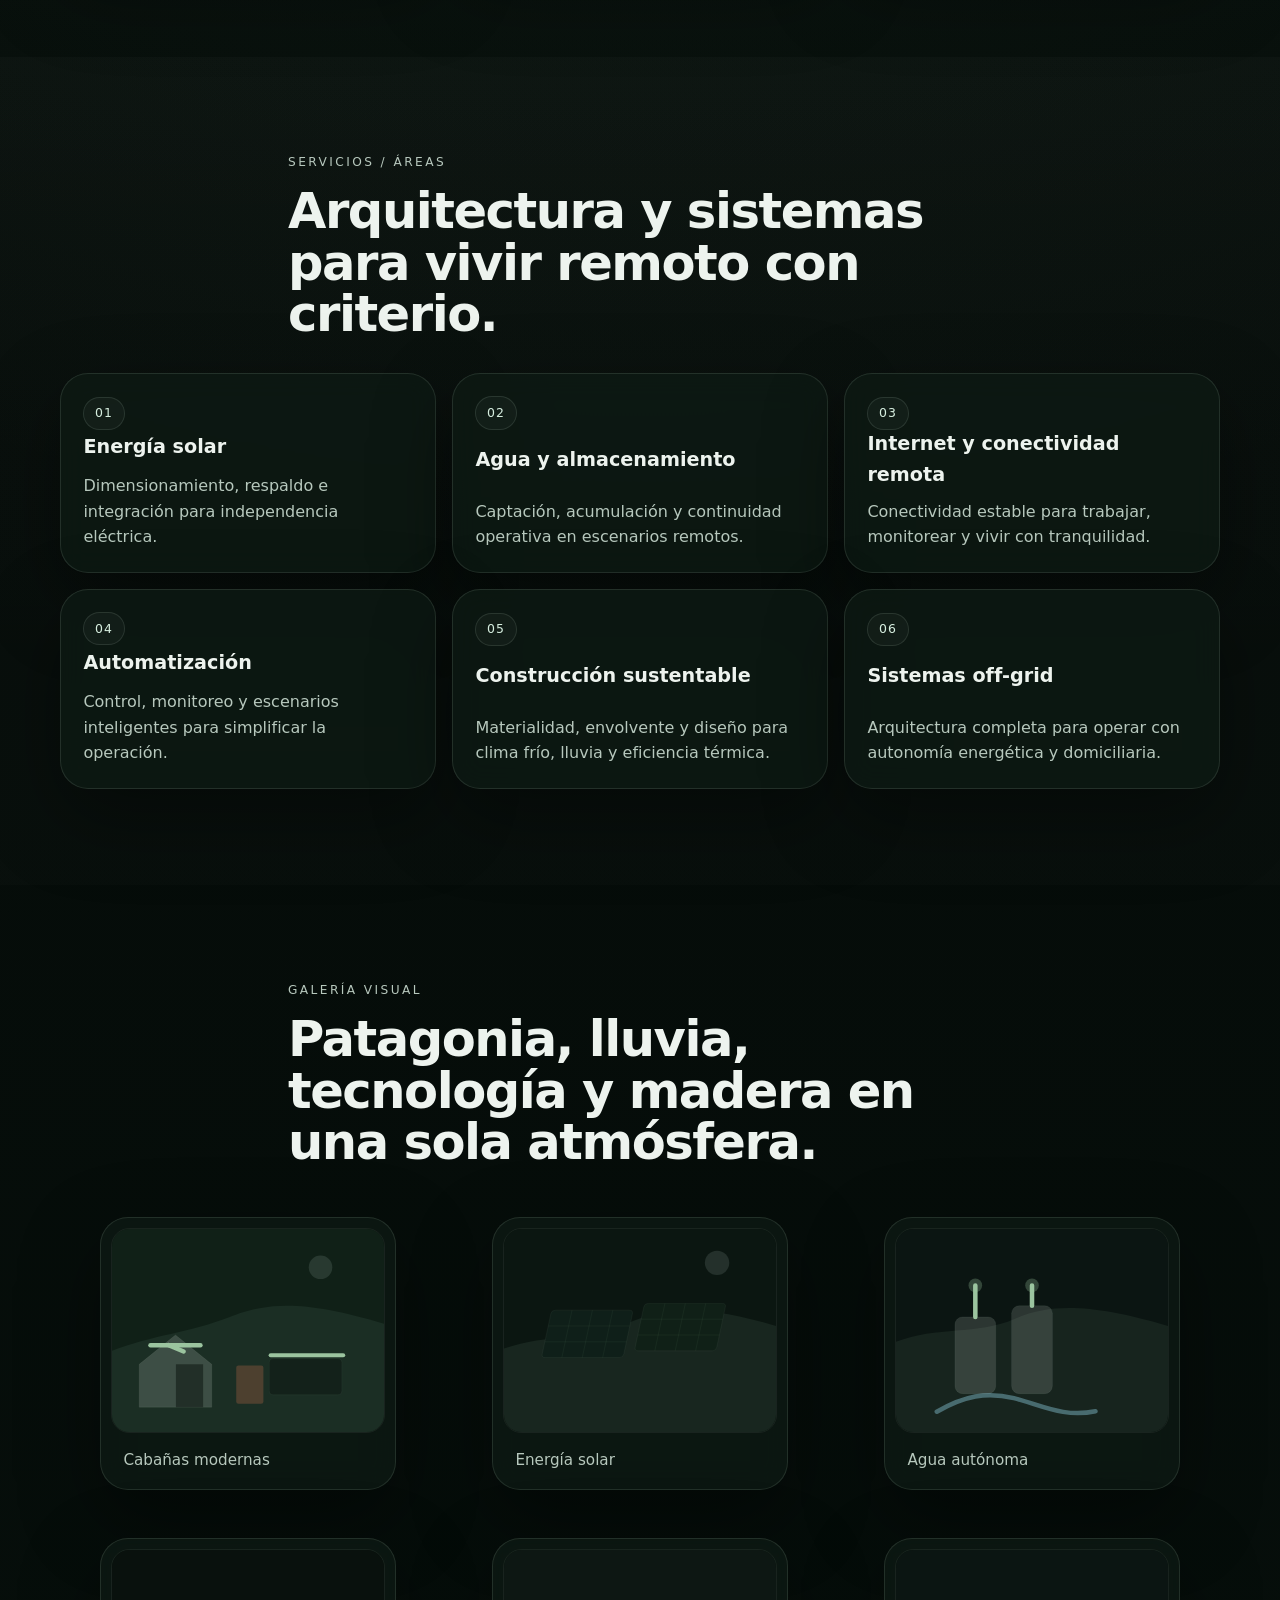
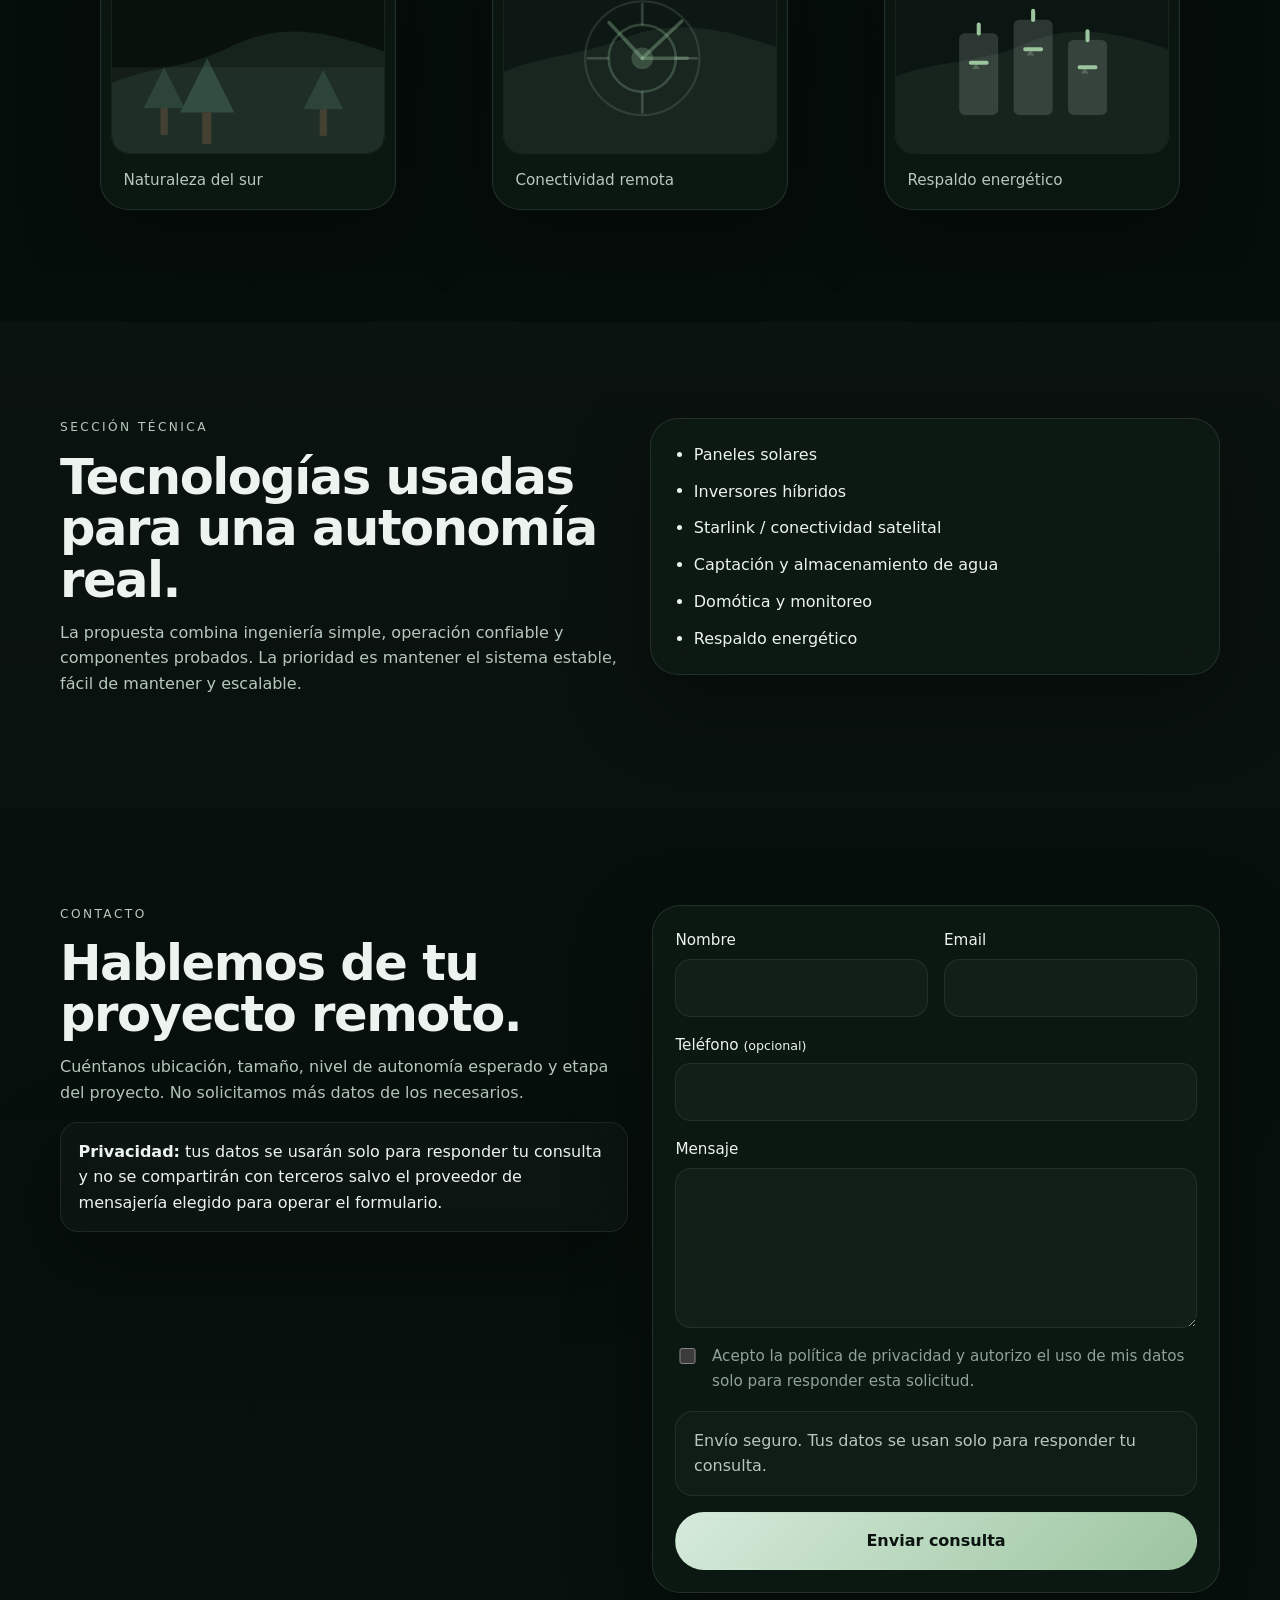
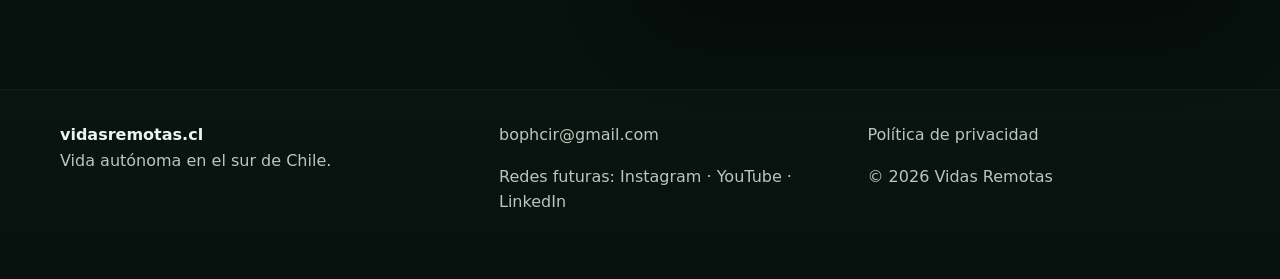
==== commit ef001b13: "Add Formspree webhook workflow" ====
--- a/index.html
+++ b/index.html
@@ -248,7 +248,7 @@
             </div>
           </div>
 
-          <form class="contact-form reveal" id="contact-form" action="/api/contact" method="POST" data-success-url="/thanks">
+          <form class="contact-form reveal" id="contact-form" action="https://formspree.io/f/xgodnezw" method="POST" data-success-url="https://vidasremotas.cl/thanks">
             <div class="field-grid">
               <label>
                 <span>Nombre</span>
@@ -283,6 +283,7 @@
               </span>
             </label>
 
+            <input type="hidden" name="_next" value="https://vidasremotas.cl/thanks" />
             <input type="hidden" name="source" value="website" />
 
             <p class="form-help">
--- a/assets/css/styles.css
+++ b/assets/css/styles.css
@@ -80,7 +80,7 @@
 
 .hero { position: relative; overflow: clip; padding-top: 4.5rem; }
 .hero-bg {
-  position: absolute; inset: 0; z-index: -2; opacity: .94;
+  position: absolute; inset: 0; z-index: -2; opacity: .82;
   pointer-events: none;
   mask-image: linear-gradient(180deg, rgba(0,0,0,.96) 0%, rgba(0,0,0,.85) 35%, rgba(0,0,0,.1) 100%);
 }
@@ -91,7 +91,7 @@
 }
 
 .hero-grid {
-  position: relative; display: grid; grid-template-columns: 1.2fr .8fr; gap: 2rem; align-items: end; min-height: calc(100vh - 5.5rem);
+  position: relative; display: grid; grid-template-columns: 1.15fr .85fr; gap: 2rem; align-items: end; min-height: calc(100vh - 5.5rem);
 }
 .hero-copy, .hero-panel, .feature-card, .service-card, .gallery-card, .tech-stack, .contact-form, .privacy-note {
   background: var(--panel);
@@ -100,7 +100,7 @@
   box-shadow: var(--shadow);
   backdrop-filter: blur(14px);
 }
-.hero-copy { padding: 2rem; max-width: 42rem; }
+.hero-copy { padding: 2rem; max-width: 40rem; }
 .eyebrow {
   margin: 0 0 .85rem; text-transform: uppercase; letter-spacing: .2em; font-size: .76rem; color: var(--green);
 }
